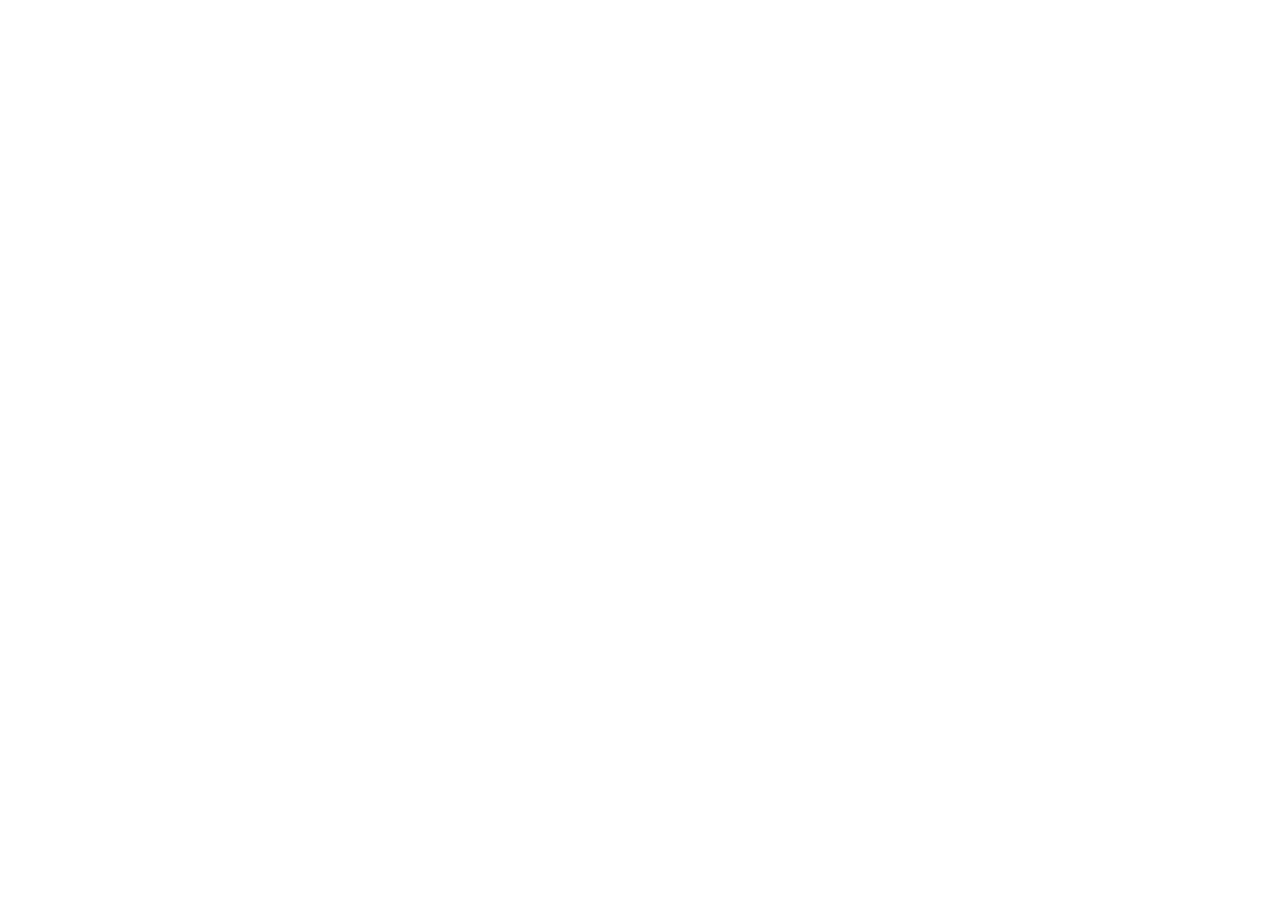
==== index.html @ 75a000c1 "Updates" ====
<!doctype html><html lang="en"><head><meta charset="utf-8"/><link rel="icon" href="/index.html/favicon.ico"/><meta name="viewport" content="width=device-width,initial-scale=1"/><meta name="theme-color" content="#000000"/><meta name="description" content="Web site created using create-react-app"/><link rel="apple-touch-icon" href="/index.html/logo192.png"/><link rel="manifest" href="/index.html/manifest.json"/><title>React App</title><link href="/index.html/static/css/main.435d5fe5.chunk.css" rel="stylesheet"></head><body><noscript>You need to enable JavaScript to run this app.</noscript><div id="root"></div><script>!function(c){function e(e){for(var t,r,n=e[0],o=e[1],u=e[2],i=0,a=[];i<n.length;i++)r=n[i],f[r]&&a.push(f[r][0]),f[r]=0;for(t in o)Object.prototype.hasOwnProperty.call(o,t)&&(c[t]=o[t]);for(d&&d(e);a.length;)a.shift()();return p.push.apply(p,u||[]),l()}function l(){for(var e,t=0;t<p.length;t++){for(var r=p[t],n=!0,o=1;o<r.length;o++){var u=r[o];0!==f[u]&&(n=!1)}n&&(p.splice(t--,1),e=s(s.s=r[0]))}return e}var r={},f={1:0},p=[];function s(e){if(r[e])return r[e].exports;var t=r[e]={i:e,l:!1,exports:{}};return c[e].call(t.exports,t,t.exports,s),t.l=!0,t.exports}s.e=function(u){var e=[],r=f[u];if(0!==r)if(r)e.push(r[2]);else{var t=new Promise(function(e,t){r=f[u]=[e,t]});e.push(r[2]=t);var n,i=document.createElement("script");i.charset="utf-8",i.timeout=120,s.nc&&i.setAttribute("nonce",s.nc),i.src=s.p+"static/js/"+({}[u]||u)+"."+{3:"a29efab2"}[u]+".chunk.js",n=function(e){i.onerror=i.onload=null,clearTimeout(a);var t=f[u];if(0!==t){if(t){var r=e&&("load"===e.type?"missing":e.type),n=e&&e.target&&e.target.src,o=new Error("Loading chunk "+u+" failed.\n("+r+": "+n+")");o.type=r,o.request=n,t[1](o)}f[u]=void 0}};var a=setTimeout(function(){n({type:"timeout",target:i})},12e4);i.onerror=i.onload=n,document.head.appendChild(i)}return Promise.all(e)},s.m=c,s.c=r,s.d=function(e,t,r){s.o(e,t)||Object.defineProperty(e,t,{enumerable:!0,get:r})},s.r=function(e){"undefined"!=typeof Symbol&&Symbol.toStringTag&&Object.defineProperty(e,Symbol.toStringTag,{value:"Module"}),Object.defineProperty(e,"__esModule",{value:!0})},s.t=function(t,e){if(1&e&&(t=s(t)),8&e)return t;if(4&e&&"object"==typeof t&&t&&t.__esModule)return t;var r=Object.create(null);if(s.r(r),Object.defineProperty(r,"default",{enumerable:!0,value:t}),2&e&&"string"!=typeof t)for(var n in t)s.d(r,n,function(e){return t[e]}.bind(null,n));return r},s.n=function(e){var t=e&&e.__esModule?function(){return e.default}:function(){return e};return s.d(t,"a",t),t},s.o=function(e,t){return Object.prototype.hasOwnProperty.call(e,t)},s.p="/index.html/",s.oe=function(e){throw console.error(e),e};var t=window.webpackJsonp=window.webpackJsonp||[],n=t.push.bind(t);t.push=e,t=t.slice();for(var o=0;o<t.length;o++)e(t[o]);var d=n;l()}([])</script><script src="/index.html/static/js/2.bbc244fd.chunk.js"></script><script src="/index.html/static/js/main.26948cee.chunk.js"></script></body></html>
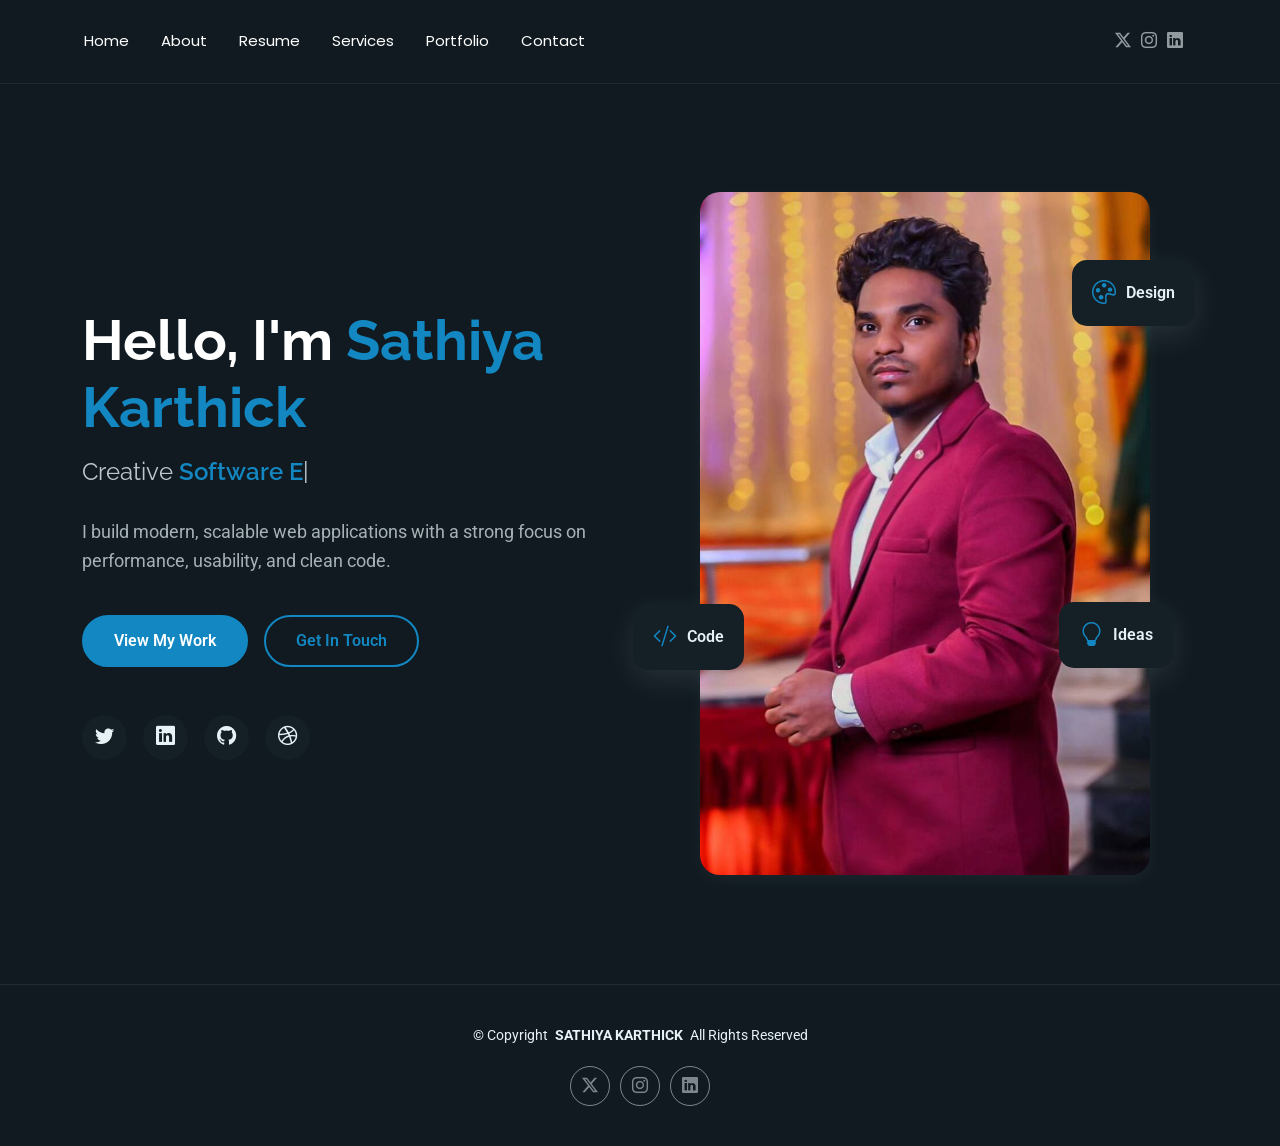
==== commit 8b2b7fe3: "first commit" ====
--- a/index.html
+++ b/index.html
@@ -1 +1,116 @@
-<!doctype html><html lang="en"><head><meta charset="utf-8"/><link rel="icon" href="/index.html/favicon.ico"/><meta name="viewport" content="width=device-width,initial-scale=1"/><meta name="theme-color" content="#000000"/><meta name="description" content="Web site created using create-react-app"/><link rel="apple-touch-icon" href="/index.html/logo192.png"/><link rel="manifest" href="/index.html/manifest.json"/><title>React App</title><link href="/index.html/static/css/main.435d5fe5.chunk.css" rel="stylesheet"></head><body><noscript>You need to enable JavaScript to run this app.</noscript><div id="root"></div><script>!function(c){function e(e){for(var t,r,n=e[0],o=e[1],u=e[2],i=0,a=[];i<n.length;i++)r=n[i],f[r]&&a.push(f[r][0]),f[r]=0;for(t in o)Object.prototype.hasOwnProperty.call(o,t)&&(c[t]=o[t]);for(d&&d(e);a.length;)a.shift()();return p.push.apply(p,u||[]),l()}function l(){for(var e,t=0;t<p.length;t++){for(var r=p[t],n=!0,o=1;o<r.length;o++){var u=r[o];0!==f[u]&&(n=!1)}n&&(p.splice(t--,1),e=s(s.s=r[0]))}return e}var r={},f={1:0},p=[];function s(e){if(r[e])return r[e].exports;var t=r[e]={i:e,l:!1,exports:{}};return c[e].call(t.exports,t,t.exports,s),t.l=!0,t.exports}s.e=function(u){var e=[],r=f[u];if(0!==r)if(r)e.push(r[2]);else{var t=new Promise(function(e,t){r=f[u]=[e,t]});e.push(r[2]=t);var n,i=document.createElement("script");i.charset="utf-8",i.timeout=120,s.nc&&i.setAttribute("nonce",s.nc),i.src=s.p+"static/js/"+({}[u]||u)+"."+{3:"a29efab2"}[u]+".chunk.js",n=function(e){i.onerror=i.onload=null,clearTimeout(a);var t=f[u];if(0!==t){if(t){var r=e&&("load"===e.type?"missing":e.type),n=e&&e.target&&e.target.src,o=new Error("Loading chunk "+u+" failed.\n("+r+": "+n+")");o.type=r,o.request=n,t[1](o)}f[u]=void 0}};var a=setTimeout(function(){n({type:"timeout",target:i})},12e4);i.onerror=i.onload=n,document.head.appendChild(i)}return Promise.all(e)},s.m=c,s.c=r,s.d=function(e,t,r){s.o(e,t)||Object.defineProperty(e,t,{enumerable:!0,get:r})},s.r=function(e){"undefined"!=typeof Symbol&&Symbol.toStringTag&&Object.defineProperty(e,Symbol.toStringTag,{value:"Module"}),Object.defineProperty(e,"__esModule",{value:!0})},s.t=function(t,e){if(1&e&&(t=s(t)),8&e)return t;if(4&e&&"object"==typeof t&&t&&t.__esModule)return t;var r=Object.create(null);if(s.r(r),Object.defineProperty(r,"default",{enumerable:!0,value:t}),2&e&&"string"!=typeof t)for(var n in t)s.d(r,n,function(e){return t[e]}.bind(null,n));return r},s.n=function(e){var t=e&&e.__esModule?function(){return e.default}:function(){return e};return s.d(t,"a",t),t},s.o=function(e,t){return Object.prototype.hasOwnProperty.call(e,t)},s.p="/index.html/",s.oe=function(e){throw console.error(e),e};var t=window.webpackJsonp=window.webpackJsonp||[],n=t.push.bind(t);t.push=e,t=t.slice();for(var o=0;o<t.length;o++)e(t[o]);var d=n;l()}([])</script><script src="/index.html/static/js/2.bbc244fd.chunk.js"></script><script src="/index.html/static/js/main.26948cee.chunk.js"></script></body></html>+<!DOCTYPE html>
+<html lang="en">
+
+<head>
+  <meta charset="utf-8">
+  <meta content="width=device-width, initial-scale=1.0" name="viewport">
+  <title></title>
+  <meta name="description" content="">
+  <meta name="keywords" content="">
+
+  <!-- Favicons -->
+  <link href="assets/img/favicon.png" rel="icon">
+  <link href="assets/img/apple-touch-icon.png" rel="apple-touch-icon">
+
+  <!-- Fonts -->
+  <link href="https://fonts.googleapis.com" rel="preconnect">
+  <link href="https://fonts.gstatic.com" rel="preconnect" crossorigin>
+  <link href="https://fonts.googleapis.com/css2?family=Roboto:ital,wght@0,100;0,300;0,400;0,500;0,700;0,900;1,100;1,300;1,400;1,500;1,700;1,900&family=Poppins:ital,wght@0,100;0,200;0,300;0,400;0,500;0,600;0,700;0,800;0,900;1,100;1,200;1,300;1,400;1,500;1,600;1,700;1,800;1,900&family=Raleway:ital,wght@0,100;0,200;0,300;0,400;0,500;0,600;0,700;0,800;0,900;1,100;1,200;1,300;1,400;1,500;1,600;1,700;1,800;1,900&display=swap" rel="stylesheet">
+
+  <!-- Vendor CSS Files -->
+  <link href="assets/vendor/bootstrap/css/bootstrap.min.css" rel="stylesheet">
+  <link href="assets/vendor/bootstrap-icons/bootstrap-icons.css" rel="stylesheet">
+  <link href="assets/vendor/aos/aos.css" rel="stylesheet">
+  <link href="assets/vendor/swiper/swiper-bundle.min.css" rel="stylesheet">
+  <link href="assets/vendor/glightbox/css/glightbox.min.css" rel="stylesheet">
+
+  <!-- Main CSS File -->
+  <link href="assets/css/main.css" rel="stylesheet">
+</head>
+
+<body class="index-page">
+
+  <!-- Header Including -->
+  <div id="header-placeholder"></div>
+
+  <main class="main">
+
+    <!-- Hero Section -->
+    <section id="hero" class="hero section">
+
+      <div class="container" data-aos="fade-up" data-aos-delay="100">
+
+        <div class="row gy-4 align-items-center">
+          <div class="col-lg-6 order-2 order-lg-1">
+            <div class="hero-content">
+              <h1 data-aos="fade-up" data-aos-delay="200">Hello, I'm <span class="highlight">Sathiya Karthick</span></h1>
+              <h2 data-aos="fade-up" data-aos-delay="300">Creative <span class="typed" data-typed-items="Software Engineer, Web Developer , UI/UX Designer"></span></h2>
+              <p data-aos="fade-up" data-aos-delay="400">I build modern, scalable web applications with a strong focus on performance, usability, and clean code.</p>
+              <div class="hero-actions" data-aos="fade-up" data-aos-delay="500">
+                <a href="portfolio.html" class="btn btn-primary">View My Work</a>
+                <a href="contact.html" class="btn btn-outline">Get In Touch</a>
+              </div>
+              <div class="social-links" data-aos="fade-up" data-aos-delay="600">
+                <a href="#"><i class="bi bi-twitter"></i></a>
+                <a href="#"><i class="bi bi-linkedin"></i></a>
+                <a href="#"><i class="bi bi-github"></i></a>
+                <a href="#"><i class="bi bi-dribbble"></i></a>
+              </div>
+            </div>
+          </div>
+          <div class="col-lg-6 order-1 order-lg-2">
+            <div class="hero-image" data-aos="zoom-in" data-aos-delay="300">
+              <div class="image-wrapper">
+                <img src="assets/img/profile/profile_img_crop.jpg" alt="Sarah Mitchell" class="img-fluid">
+                <div class="floating-elements">
+                  <div class="floating-card design" data-aos="fade-left" data-aos-delay="700">
+                    <i class="bi bi-palette"></i>
+                    <span>Design</span>
+                  </div>
+                  <div class="floating-card code" data-aos="fade-right" data-aos-delay="800">
+                    <i class="bi bi-code-slash"></i>
+                    <span>Code</span>
+                  </div>
+                  <div class="floating-card creativity" data-aos="fade-up" data-aos-delay="900">
+                    <i class="bi bi-lightbulb"></i>
+                    <span>Ideas</span>
+                  </div>
+                </div>
+              </div>
+            </div>
+          </div>
+        </div>
+
+      </div>
+
+    </section><!-- /Hero Section -->
+
+  </main>
+
+  <!-- Footer Including -->
+  <div id="footer-placeholder"></div>
+
+  <!-- Scroll Top -->
+  <a href="#" id="scroll-top" class="scroll-top d-flex align-items-center justify-content-center"><i class="bi bi-arrow-up-short"></i></a>
+
+  <!-- Preloader -->
+  <div id="preloader"></div>
+
+  <script src="assets/vendor/bootstrap/js/bootstrap.bundle.min.js"></script>
+  <script src="assets/vendor/php-email-form/validate.js"></script>
+  <script src="assets/vendor/aos/aos.js"></script>
+  <script src="assets/vendor/typed.js/typed.umd.js"></script>
+  <script src="assets/vendor/waypoints/noframework.waypoints.js"></script>
+  <script src="assets/vendor/purecounter/purecounter_vanilla.js"></script>
+  <script src="assets/vendor/swiper/swiper-bundle.min.js"></script>
+  <script src="assets/vendor/imagesloaded/imagesloaded.pkgd.min.js"></script>
+  <script src="assets/vendor/isotope-layout/isotope.pkgd.min.js"></script>
+  <script src="assets/vendor/glightbox/js/glightbox.min.js"></script>
+  <script src="https://code.jquery.com/jquery-3.6.0.min.js"></script>
+
+  <script src="assets/js/main.js"></script>
+  <script src="assets/js/include.js"></script>
+
+</body>
+
+</html>
--- a/assets/css/main.css
+++ b/assets/css/main.css
@@ -0,0 +1,2870 @@
+/**
+* Template Name: FolioOne
+* Template URL: https://bootstrapmade.com/folioone-bootstrap-portfolio-website-template/
+* Updated: Aug 23 2025 with Bootstrap v5.3.7
+* Author: BootstrapMade.com
+* License: https://bootstrapmade.com/license/
+*/
+
+/*--------------------------------------------------------------
+# Font & Color Variables
+# Help: https://bootstrapmade.com/color-system/
+--------------------------------------------------------------*/
+/* Fonts */
+:root {
+  --default-font: "Roboto",  system-ui, -apple-system, "Segoe UI", Roboto, "Helvetica Neue", Arial, "Noto Sans", "Liberation Sans", sans-serif, "Apple Color Emoji", "Segoe UI Emoji", "Segoe UI Symbol", "Noto Color Emoji";
+  --heading-font: "Raleway",  sans-serif;
+  --nav-font: "Poppins",  sans-serif;
+}
+
+/* Global Colors - The following color variables are used throughout the website. Updating them here will change the color scheme of the entire website */
+:root { 
+  --background-color: #101a20; /* Background color for the entire website, including individual sections */
+  --default-color: #e7f2f7; /* Default color used for the majority of the text content across the entire website */
+  --heading-color: #ffffff; /* Color for headings, subheadings and title throughout the website */
+  --accent-color: #1387c1; /* Accent color that represents your brand on the website. It's used for buttons, links, and other elements that need to stand out */
+  --surface-color: #141f26; /* The surface color is used as a background of boxed elements within sections, such as cards, icon boxes, or other elements that require a visual separation from the global background. */
+  --contrast-color: #ffffff; /* Contrast color for text, ensuring readability against backgrounds of accent, heading, or default colors. */
+}
+
+/* Nav Menu Colors - The following color variables are used specifically for the navigation menu. They are separate from the global colors to allow for more customization options */
+:root {
+  --nav-color: #ffffff;  /* The default color of the main navmenu links */
+  --nav-hover-color: #1387c1; /* Applied to main navmenu links when they are hovered over or active */
+  --nav-mobile-background-color: #213642; /* Used as the background color for mobile navigation menu */
+  --nav-dropdown-background-color: #051117; /* Used as the background color for dropdown items that appear when hovering over primary navigation items */
+  --nav-dropdown-color: #e7f2f7; /* Used for navigation links of the dropdown items in the navigation menu. */
+  --nav-dropdown-hover-color: #1387c1; /* Similar to --nav-hover-color, this color is applied to dropdown navigation links when they are hovered over. */
+}
+
+/* Color Presets - These classes override global colors when applied to any section or element, providing reuse of the sam color scheme. */
+
+.light-background {
+  --background-color: #142027;
+  --surface-color: #325264;
+}
+
+.dark-background {
+  --background-color: #0b1419;
+  --default-color: #ffffff;
+  --heading-color: #ffffff;
+  --surface-color: #252525;
+  --contrast-color: #ffffff;
+}
+
+/* Smooth scroll */
+:root {
+  scroll-behavior: smooth;
+}
+
+/*--------------------------------------------------------------
+# General Styling & Shared Classes
+--------------------------------------------------------------*/
+body {
+  color: var(--default-color);
+  background-color: var(--background-color);
+  font-family: var(--default-font);
+}
+
+a {
+  color: var(--accent-color);
+  text-decoration: none;
+  transition: 0.3s;
+}
+
+a:hover {
+  color: color-mix(in srgb, var(--accent-color), transparent 25%);
+  text-decoration: none;
+}
+
+h1,
+h2,
+h3,
+h4,
+h5,
+h6 {
+  color: var(--heading-color);
+  font-family: var(--heading-font);
+}
+
+/* PHP Email Form Messages
+------------------------------*/
+.php-email-form .error-message {
+  display: none;
+  background: #df1529;
+  color: #ffffff;
+  text-align: left;
+  padding: 15px;
+  margin-bottom: 24px;
+  font-weight: 600;
+}
+
+.php-email-form .sent-message {
+  display: none;
+  color: #ffffff;
+  background: #059652;
+  text-align: center;
+  padding: 15px;
+  margin-bottom: 24px;
+  font-weight: 600;
+}
+
+.php-email-form .loading {
+  display: none;
+  background: var(--surface-color);
+  text-align: center;
+  padding: 15px;
+  margin-bottom: 24px;
+}
+
+.php-email-form .loading:before {
+  content: "";
+  display: inline-block;
+  border-radius: 50%;
+  width: 24px;
+  height: 24px;
+  margin: 0 10px -6px 0;
+  border: 3px solid var(--accent-color);
+  border-top-color: var(--surface-color);
+  animation: php-email-form-loading 1s linear infinite;
+}
+
+@keyframes php-email-form-loading {
+  0% {
+    transform: rotate(0deg);
+  }
+
+  100% {
+    transform: rotate(360deg);
+  }
+}
+
+/*--------------------------------------------------------------
+# Global Header
+--------------------------------------------------------------*/
+.header {
+  --background-color: rgba(255, 255, 255, 0);
+  color: var(--default-color);
+  background-color: var(--background-color);
+  padding: 15px 0;
+  transition: all 0.5s;
+  z-index: 997;
+  border-bottom: 1px solid color-mix(in srgb, var(--default-color), transparent 92%);
+}
+
+.header .logo {
+  line-height: 1;
+}
+
+.header .logo img {
+  max-height: 36px;
+  margin-right: 8px;
+}
+
+.header .logo h1 {
+  font-size: 32px;
+  margin: 0;
+  font-weight: 400;
+  color: var(--heading-color);
+}
+
+.header .header-social-links {
+  padding-right: 15px;
+}
+
+.header .header-social-links a {
+  color: color-mix(in srgb, var(--default-color), transparent 40%);
+  padding-left: 6px;
+  display: inline-block;
+  transition: 0.3s;
+  font-size: 16px;
+}
+
+.header .header-social-links a:hover {
+  color: var(--default-color);
+}
+
+.header .header-social-links a i {
+  line-height: 0px;
+}
+
+@media (max-width: 1200px) {
+  .header .logo {
+    order: 1;
+  }
+
+  .header .header-social-links {
+    order: 2;
+  }
+
+  .header .navmenu {
+    order: 3;
+  }
+}
+
+/* Global Header on Scroll
+------------------------------*/
+.scrolled .header {
+  --background-color: rgba(16, 26, 32, 0.9);
+}
+
+/*--------------------------------------------------------------
+# Navigation Menu
+--------------------------------------------------------------*/
+/* Desktop Navigation */
+@media (min-width: 1200px) {
+  .navmenu {
+    padding: 0;
+  }
+
+  .navmenu ul {
+    margin: 0;
+    padding: 0;
+    display: flex;
+    list-style: none;
+    align-items: center;
+  }
+
+  .navmenu li {
+    position: relative;
+  }
+
+  .navmenu>ul>li {
+    white-space: nowrap;
+    padding: 15px 28px 15px 0;
+  }
+
+  .navmenu>ul>li:last-child {
+    padding-right: 0;
+  }
+
+  .navmenu a,
+  .navmenu a:focus {
+    color: var(--nav-color);
+    font-size: 15px;
+    padding: 0 2px;
+    font-family: var(--nav-font);
+    font-weight: 400;
+    display: flex;
+    align-items: center;
+    justify-content: space-between;
+    white-space: nowrap;
+    transition: 0.3s;
+    position: relative;
+  }
+
+  .navmenu a i,
+  .navmenu a:focus i {
+    font-size: 12px;
+    line-height: 0;
+    margin-left: 5px;
+    transition: 0.3s;
+  }
+
+  .navmenu>ul>li>a:before {
+    content: "";
+    position: absolute;
+    height: 2px;
+    bottom: -6px;
+    left: 0;
+    background-color: var(--nav-hover-color);
+    visibility: hidden;
+    width: 0px;
+    transition: all 0.3s ease-in-out 0s;
+  }
+
+  .navmenu a:hover:before,
+  .navmenu li:hover>a:before,
+  .navmenu .active:before {
+    visibility: visible;
+    width: 25px;
+  }
+
+  .navmenu li:hover>a,
+  .navmenu .active,
+  .navmenu .active:focus {
+    color: var(--nav-hover-color);
+  }
+
+  .navmenu .dropdown ul {
+    margin: 0;
+    padding: 10px 0;
+    background: var(--nav-dropdown-background-color);
+    display: block;
+    position: absolute;
+    visibility: hidden;
+    left: -5px;
+    top: 130%;
+    opacity: 0;
+    transition: 0.3s;
+    border-radius: 4px;
+    z-index: 99;
+    box-shadow: 0px 0px 30px rgba(0, 0, 0, 0.1);
+  }
+
+  .navmenu .dropdown ul li {
+    min-width: 200px;
+  }
+
+  .navmenu .dropdown ul a {
+    padding: 10px 20px;
+    font-size: 15px;
+    text-transform: none;
+    color: var(--nav-dropdown-color);
+  }
+
+  .navmenu .dropdown ul a i {
+    font-size: 12px;
+  }
+
+  .navmenu .dropdown ul a:hover,
+  .navmenu .dropdown ul .active:hover,
+  .navmenu .dropdown ul li:hover>a {
+    color: var(--nav-dropdown-hover-color);
+  }
+
+  .navmenu .dropdown:hover>ul {
+    opacity: 1;
+    top: 100%;
+    visibility: visible;
+  }
+
+  .navmenu .dropdown .dropdown ul {
+    top: 0;
+    left: -90%;
+    visibility: hidden;
+  }
+
+  .navmenu .dropdown .dropdown:hover>ul {
+    opacity: 1;
+    top: 0;
+    left: -100%;
+    visibility: visible;
+  }
+}
+
+/* Mobile Navigation */
+@media (max-width: 1199px) {
+  .mobile-nav-toggle {
+    color: var(--nav-color);
+    font-size: 28px;
+    line-height: 0;
+    margin-right: 10px;
+    cursor: pointer;
+    transition: color 0.3s;
+  }
+
+  .navmenu {
+    padding: 0;
+    z-index: 9997;
+  }
+
+  .navmenu ul {
+    display: none;
+    list-style: none;
+    position: absolute;
+    inset: 60px 20px 20px 20px;
+    padding: 10px 0;
+    margin: 0;
+    border-radius: 6px;
+    background-color: var(--nav-mobile-background-color);
+    border: 1px solid color-mix(in srgb, var(--default-color), transparent 90%);
+    box-shadow: none;
+    overflow-y: auto;
+    transition: 0.3s;
+    z-index: 9998;
+  }
+
+  .navmenu a,
+  .navmenu a:focus {
+    color: var(--nav-dropdown-color);
+    padding: 10px 20px;
+    font-family: var(--nav-font);
+    font-size: 17px;
+    font-weight: 500;
+    display: flex;
+    align-items: center;
+    justify-content: space-between;
+    white-space: nowrap;
+    transition: 0.3s;
+  }
+
+  .navmenu a i,
+  .navmenu a:focus i {
+    font-size: 12px;
+    line-height: 0;
+    margin-left: 5px;
+    width: 30px;
+    height: 30px;
+    display: flex;
+    align-items: center;
+    justify-content: center;
+    border-radius: 50%;
+    transition: 0.3s;
+    background-color: color-mix(in srgb, var(--accent-color), transparent 90%);
+  }
+
+  .navmenu a i:hover,
+  .navmenu a:focus i:hover {
+    background-color: var(--accent-color);
+    color: var(--contrast-color);
+  }
+
+  .navmenu a:hover,
+  .navmenu .active,
+  .navmenu .active:focus {
+    color: var(--nav-dropdown-hover-color);
+  }
+
+  .navmenu .active i,
+  .navmenu .active:focus i {
+    background-color: var(--accent-color);
+    color: var(--contrast-color);
+    transform: rotate(180deg);
+  }
+
+  .navmenu .dropdown ul {
+    position: static;
+    display: none;
+    z-index: 99;
+    padding: 10px 0;
+    margin: 10px 20px;
+    background-color: var(--nav-dropdown-background-color);
+    transition: all 0.5s ease-in-out;
+  }
+
+  .navmenu .dropdown ul ul {
+    background-color: rgba(33, 37, 41, 0.1);
+  }
+
+  .navmenu .dropdown>.dropdown-active {
+    display: block;
+    background-color: rgba(33, 37, 41, 0.03);
+  }
+
+  .mobile-nav-active {
+    overflow: hidden;
+  }
+
+  .mobile-nav-active .mobile-nav-toggle {
+    color: #fff;
+    position: absolute;
+    font-size: 32px;
+    top: 15px;
+    right: 15px;
+    margin-right: 0;
+    z-index: 9999;
+  }
+
+  .mobile-nav-active .navmenu {
+    position: fixed;
+    overflow: hidden;
+    inset: 0;
+    background: rgba(33, 37, 41, 0.8);
+    transition: 0.3s;
+  }
+
+  .mobile-nav-active .navmenu>ul {
+    display: block;
+  }
+}
+
+/*--------------------------------------------------------------
+# Global Footer
+--------------------------------------------------------------*/
+.footer {
+  color: var(--default-color);
+  background-color: var(--background-color);
+  font-size: 14px;
+  padding: 40px 0;
+  position: relative;
+  border-top: 1px solid color-mix(in srgb, var(--default-color), transparent 92%);
+}
+
+.footer .copyright p {
+  margin-bottom: 0;
+}
+
+.footer .social-links {
+  margin-top: 20px;
+}
+
+.footer .social-links a {
+  display: flex;
+  align-items: center;
+  justify-content: center;
+  width: 40px;
+  height: 40px;
+  border-radius: 50%;
+  border: 1px solid color-mix(in srgb, var(--default-color), transparent 50%);
+  font-size: 16px;
+  color: color-mix(in srgb, var(--default-color), transparent 50%);
+  margin: 0 5px;
+  transition: 0.3s;
+}
+
+.footer .social-links a:hover {
+  color: var(--accent-color);
+  border-color: var(--accent-color);
+}
+
+.footer .credits {
+  margin-top: 10px;
+  font-size: 13px;
+  text-align: center;
+}
+
+/*--------------------------------------------------------------
+# Preloader
+--------------------------------------------------------------*/
+#preloader {
+  position: fixed;
+  inset: 0;
+  z-index: 9999;
+  overflow: hidden;
+  background-color: var(--background-color);
+  transition: all 0.6s ease-out;
+  width: 100%;
+  height: 100vh;
+}
+
+#preloader:before,
+#preloader:after {
+  content: "";
+  position: absolute;
+  border: 4px solid var(--accent-color);
+  border-radius: 50%;
+  animation: animate-preloader 2s cubic-bezier(0, 0.2, 0.8, 1) infinite;
+}
+
+#preloader:after {
+  animation-delay: -0.5s;
+}
+
+@keyframes animate-preloader {
+  0% {
+    width: 10px;
+    height: 10px;
+    top: calc(50% - 5px);
+    left: calc(50% - 5px);
+    opacity: 1;
+  }
+
+  100% {
+    width: 72px;
+    height: 72px;
+    top: calc(50% - 36px);
+    left: calc(50% - 36px);
+    opacity: 0;
+  }
+}
+
+/*--------------------------------------------------------------
+# Scroll Top Button
+--------------------------------------------------------------*/
+.scroll-top {
+  position: fixed;
+  visibility: hidden;
+  opacity: 0;
+  right: 15px;
+  bottom: -15px;
+  z-index: 99999;
+  background-color: var(--accent-color);
+  width: 44px;
+  height: 44px;
+  border-radius: 50px;
+  transition: all 0.4s;
+}
+
+.scroll-top i {
+  font-size: 24px;
+  color: var(--contrast-color);
+  line-height: 0;
+}
+
+.scroll-top:hover {
+  background-color: color-mix(in srgb, var(--accent-color), transparent 20%);
+  color: var(--contrast-color);
+}
+
+.scroll-top.active {
+  visibility: visible;
+  opacity: 1;
+  bottom: 15px;
+}
+
+/*--------------------------------------------------------------
+# Disable aos animation delay on mobile devices
+--------------------------------------------------------------*/
+@media screen and (max-width: 768px) {
+  [data-aos-delay] {
+    transition-delay: 0 !important;
+  }
+}
+
+/*--------------------------------------------------------------
+# Global Page Titles & Breadcrumbs
+--------------------------------------------------------------*/
+.page-title {
+  color: var(--default-color);
+  background-color: var(--background-color);
+  position: relative;
+}
+
+.page-title .heading {
+  padding: 80px 0;
+  border-top: 1px solid color-mix(in srgb, var(--default-color), transparent 90%);
+}
+
+.page-title .heading h1 {
+  font-size: 38px;
+  font-weight: 700;
+}
+
+.page-title nav {
+  background-color: color-mix(in srgb, var(--default-color), transparent 96%);
+  padding: 20px 0;
+}
+
+.page-title nav ol {
+  display: flex;
+  flex-wrap: wrap;
+  list-style: none;
+  padding: 0;
+  margin: 0;
+  font-size: 16px;
+  font-weight: 400;
+}
+
+.page-title nav ol li+li {
+  padding-left: 10px;
+}
+
+.page-title nav ol li+li::before {
+  content: "/";
+  display: inline-block;
+  padding-right: 10px;
+  color: color-mix(in srgb, var(--default-color), transparent 70%);
+}
+
+/*--------------------------------------------------------------
+# Global Sections
+--------------------------------------------------------------*/
+section,
+.section {
+  color: var(--default-color);
+  background-color: var(--background-color);
+  padding: 60px 0;
+  scroll-margin-top: 100px;
+  overflow: clip;
+}
+
+@media (max-width: 1199px) {
+
+  section,
+  .section {
+    scroll-margin-top: 66px;
+  }
+}
+
+/*--------------------------------------------------------------
+# Global Section Titles
+--------------------------------------------------------------*/
+.section-title {
+  text-align: center;
+  padding-bottom: 60px;
+  position: relative;
+}
+
+.section-title h2 {
+  font-size: 3.5rem;
+  font-weight: 400;
+  line-height: 1.2;
+  color: var(--heading-color);
+  margin-bottom: 1.5rem;
+  letter-spacing: -1px;
+}
+
+@media (max-width: 768px) {
+  .section-title h2 {
+    font-size: 2.5rem;
+  }
+}
+
+.section-title p {
+  font-size: 1.125rem;
+  line-height: 1.8;
+  color: color-mix(in srgb, var(--default-color), transparent 25%);
+  max-width: 900px;
+  margin: 0 auto;
+  text-wrap: balance;
+}
+
+/*--------------------------------------------------------------
+# Hero Section
+--------------------------------------------------------------*/
+.hero {
+  padding: 80px 0;
+  min-height: 100vh;
+  display: flex;
+  align-items: center;
+}
+
+.hero .hero-content h1 {
+  font-size: 3.5rem;
+  font-weight: 700;
+  margin-bottom: 1rem;
+  line-height: 1.2;
+}
+
+.hero .hero-content h1 .highlight {
+  color: var(--accent-color);
+  position: relative;
+}
+
+.hero .hero-content h1 .highlight::after {
+  content: "";
+  position: absolute;
+  bottom: 0;
+  left: 0;
+  width: 100%;
+  height: 3px;
+  background: linear-gradient(90deg, var(--accent-color), color-mix(in srgb, var(--accent-color), transparent 50%));
+  border-radius: 2px;
+}
+
+@media (max-width: 768px) {
+  .hero .hero-content h1 {
+    font-size: 2.5rem;
+  }
+}
+
+.hero .hero-content h2 {
+  font-size: 1.5rem;
+  font-weight: 400;
+  margin-bottom: 2rem;
+  color: color-mix(in srgb, var(--default-color), transparent 20%);
+}
+
+.hero .hero-content h2 .typed {
+  color: var(--accent-color);
+  font-weight: 600;
+}
+
+@media (max-width: 768px) {
+  .hero .hero-content h2 {
+    font-size: 1.25rem;
+  }
+}
+
+.hero .hero-content p {
+  font-size: 1.1rem;
+  line-height: 1.6;
+  margin-bottom: 2.5rem;
+  color: color-mix(in srgb, var(--default-color), transparent 30%);
+}
+
+.hero .hero-actions {
+  display: flex;
+  gap: 1rem;
+  margin-bottom: 3rem;
+}
+
+.hero .hero-actions .btn {
+  padding: 12px 30px;
+  border-radius: 50px;
+  font-weight: 600;
+  text-decoration: none;
+  transition: all 0.3s ease;
+  border: 2px solid;
+}
+
+.hero .hero-actions .btn.btn-primary {
+  background: var(--accent-color);
+  color: var(--contrast-color);
+  border-color: var(--accent-color);
+}
+
+.hero .hero-actions .btn.btn-primary:hover {
+  background: color-mix(in srgb, var(--accent-color), black 15%);
+  border-color: color-mix(in srgb, var(--accent-color), black 15%);
+  transform: translateY(-2px);
+}
+
+.hero .hero-actions .btn.btn-outline {
+  background: transparent;
+  color: var(--accent-color);
+  border-color: var(--accent-color);
+}
+
+.hero .hero-actions .btn.btn-outline:hover {
+  transform: translateY(-2px);
+}
+
+@media (max-width: 576px) {
+  .hero .hero-actions {
+    flex-direction: column;
+  }
+
+  .hero .hero-actions .btn {
+    text-align: center;
+  }
+}
+
+.hero .social-links {
+  display: flex;
+  gap: 1rem;
+}
+
+.hero .social-links a {
+  width: 45px;
+  height: 45px;
+  background: var(--surface-color);
+  border-radius: 50%;
+  display: flex;
+  align-items: center;
+  justify-content: center;
+  color: var(--default-color);
+  font-size: 1.2rem;
+  transition: all 0.3s ease;
+}
+
+.hero .social-links a:hover {
+  background: var(--accent-color);
+  color: var(--contrast-color);
+  transform: translateY(-3px);
+  box-shadow: 0 8px 25px color-mix(in srgb, var(--accent-color), transparent 70%);
+}
+
+.hero .hero-image {
+  position: relative;
+}
+
+.hero .hero-image .image-wrapper {
+  position: relative;
+  max-width: 450px;
+  margin: 0 auto;
+}
+
+.hero .hero-image .image-wrapper img {
+  border-radius: 20px;
+  box-shadow: 0 5px 15px color-mix(in srgb, var(--default-color), transparent 95%);
+  transition: transform 0.3s ease;
+}
+
+.hero .hero-image .image-wrapper img:hover {
+  transform: scale(1.02);
+}
+
+.hero .hero-image .floating-elements {
+  position: absolute;
+  top: 0;
+  left: 0;
+  right: 0;
+  bottom: 0;
+  pointer-events: none;
+}
+
+.hero .hero-image .floating-elements .floating-card {
+  position: absolute;
+  background: var(--surface-color);
+  padding: 15px 20px;
+  border-radius: 15px;
+  box-shadow: 0 10px 30px color-mix(in srgb, var(--default-color), transparent 90%);
+  display: flex;
+  align-items: center;
+  gap: 10px;
+  font-weight: 600;
+  animation: float 3s ease-in-out infinite;
+}
+
+.hero .hero-image .floating-elements .floating-card i {
+  font-size: 1.5rem;
+  color: var(--accent-color);
+}
+
+.hero .hero-image .floating-elements .floating-card.design {
+  top: 10%;
+  right: -10%;
+  animation-delay: 0s;
+}
+
+.hero .hero-image .floating-elements .floating-card.code {
+  bottom: 30%;
+  left: -15%;
+  animation-delay: 1s;
+}
+
+.hero .hero-image .floating-elements .floating-card.creativity {
+  top: 60%;
+  right: -5%;
+  animation-delay: 2s;
+}
+
+@media (max-width: 992px) {
+  .hero .hero-image .floating-elements .floating-card {
+    display: none;
+  }
+}
+
+@keyframes float {
+
+  0%,
+  100% {
+    transform: translateY(0px);
+  }
+
+  50% {
+    transform: translateY(-10px);
+  }
+}
+
+@media (max-width: 992px) {
+  .hero .hero-content {
+    text-align: center;
+    margin-bottom: 3rem;
+  }
+}
+
+/*--------------------------------------------------------------
+# About Section
+--------------------------------------------------------------*/
+.about .intro-content .eyebrow {
+  display: inline-block;
+  letter-spacing: 0.12em;
+  text-transform: uppercase;
+  font-size: 12px;
+  color: color-mix(in srgb, var(--default-color), transparent 40%);
+  margin-bottom: 16px;
+}
+
+.about .intro-content .headline {
+  font-family: var(--heading-font);
+  font-weight: 300;
+  line-height: 1.2;
+  font-size: clamp(28px, 4vw, 44px);
+  margin: 0 0 24px 0;
+}
+
+.about .intro-content .lead {
+  font-size: 18px;
+  line-height: 1.8;
+  color: color-mix(in srgb, var(--default-color), transparent 10%);
+  margin-bottom: 24px;
+}
+
+.about .intro-content p {
+  line-height: 1.8;
+  margin-bottom: 24px;
+  color: color-mix(in srgb, var(--default-color), transparent 5%);
+}
+
+.about .intro-content .cta-group {
+  display: flex;
+  gap: 24px;
+  align-items: center;
+  margin-top: 24px;
+}
+
+.about .intro-content .cta-group .btn-ghost {
+  display: inline-flex;
+  align-items: center;
+  gap: 8px;
+  padding: 12px 18px;
+  border-radius: 6px;
+  color: var(--accent-color);
+  background: color-mix(in srgb, var(--accent-color), transparent 92%);
+  border: 1px solid color-mix(in srgb, var(--accent-color), transparent 70%);
+  transition: 0.3s ease-in-out;
+}
+
+.about .intro-content .cta-group .btn-ghost:hover,
+.about .intro-content .cta-group .btn-ghost:focus {
+  color: var(--contrast-color);
+  background: var(--accent-color);
+  border-color: var(--accent-color);
+  outline: none;
+  box-shadow: 0 0 0 3px color-mix(in srgb, var(--accent-color), transparent 70%);
+}
+
+.about .intro-content .cta-group .link-underline {
+  display: inline-flex;
+  align-items: center;
+  gap: 8px;
+  position: relative;
+  color: var(--accent-color);
+  padding-bottom: 4px;
+  transition: 0.3s ease-in-out;
+}
+
+.about .intro-content .cta-group .link-underline::after {
+  content: "";
+  position: absolute;
+  left: 0;
+  right: 0;
+  bottom: 0;
+  height: 1px;
+  background: color-mix(in srgb, var(--accent-color), transparent 40%);
+  transform: scaleX(0.4);
+  transform-origin: left;
+  transition: 0.3s ease-in-out;
+}
+
+.about .intro-content .cta-group .link-underline:hover,
+.about .intro-content .cta-group .link-underline:focus {
+  color: color-mix(in srgb, var(--accent-color), transparent 10%);
+  outline: none;
+}
+
+.about .intro-content .cta-group .link-underline:hover::after,
+.about .intro-content .cta-group .link-underline:focus::after {
+  transform: scaleX(1);
+}
+
+.about .profile-figure {
+  margin: 0;
+}
+
+.about .profile-figure .profile-photo {
+  width: 88%;
+  max-width: 440px;
+  border-radius: 18px;
+  box-shadow: 0 10px 30px color-mix(in srgb, var(--default-color), transparent 92%);
+  transform: translateY(0);
+  transition: transform 0.3s ease-in-out;
+}
+
+.about .profile-figure .profile-caption {
+  margin-top: 24px;
+  display: flex;
+  align-items: center;
+  justify-content: center;
+}
+
+.about .profile-figure .profile-caption .meta {
+  font-size: 14px;
+  color: color-mix(in srgb, var(--default-color), transparent 20%);
+}
+
+.about .profile-figure .profile-caption .meta .funfact {
+  font-size: 13px;
+  margin-top: 4px;
+  color: color-mix(in srgb, var(--default-color), transparent 35%);
+}
+
+.about .profile-figure:hover .profile-photo {
+  transform: translateY(-4px);
+}
+
+.about .skill-item {
+  padding: 24px;
+  border-radius: 6px;
+  transition: 0.3s ease-in-out;
+  background: color-mix(in srgb, var(--surface-color), var(--accent-color) 2%);
+  border: 1px solid color-mix(in srgb, var(--default-color), transparent 88%);
+  height: 100%;
+}
+
+.about .skill-item i {
+  font-size: 24px;
+  color: var(--accent-color);
+  margin-bottom: 16px;
+  display: inline-block;
+}
+
+.about .skill-item h3 {
+  font-size: 16px;
+  margin-bottom: 6px;
+  font-weight: 500;
+}
+
+.about .skill-item p {
+  margin: 0;
+  font-size: 14px;
+  color: color-mix(in srgb, var(--default-color), transparent 25%);
+}
+
+.about .skill-item:hover {
+  transform: translateY(-3px);
+  border-color: color-mix(in srgb, var(--accent-color), transparent 60%);
+  box-shadow: 0 10px 30px color-mix(in srgb, var(--default-color), transparent 92%);
+}
+
+.about .timeline-item {
+  position: relative;
+  padding-left: 26px;
+}
+
+.about .timeline-item time {
+  display: inline-block;
+  font-size: 12px;
+  letter-spacing: 0.08em;
+  text-transform: uppercase;
+  color: color-mix(in srgb, var(--default-color), transparent 45%);
+  margin-bottom: 6px;
+}
+
+.about .timeline-item h4 {
+  font-size: 18px;
+  font-weight: 400;
+  margin: 0 0 6px;
+}
+
+.about .timeline-item p {
+  font-size: 14px;
+  color: color-mix(in srgb, var(--default-color), transparent 25%);
+  margin: 0;
+}
+
+.about .timeline-item .dot {
+  position: absolute;
+  left: 0;
+  top: 4px;
+  width: 10px;
+  height: 10px;
+  border-radius: 50%;
+  background: var(--accent-color);
+  box-shadow: 0 0 0 6px color-mix(in srgb, var(--accent-color), transparent 80%);
+}
+
+.about .personal-quote {
+  padding: 24px 0;
+}
+
+.about .personal-quote p {
+  font-family: var(--heading-font);
+  font-weight: 300;
+  font-size: clamp(20px, 3vw, 28px);
+  line-height: 1.5;
+  color: color-mix(in srgb, var(--default-color), transparent 5%);
+  margin: 0 auto;
+  max-width: 800px;
+}
+
+.about .fact-pill {
+  display: flex;
+  align-items: center;
+  justify-content: center;
+  gap: 10px;
+  padding: 10px 14px;
+  border-radius: 999px;
+  border: 1px solid color-mix(in srgb, var(--default-color), transparent 85%);
+  background: var(--surface-color);
+  color: color-mix(in srgb, var(--default-color), transparent 10%);
+  transition: 0.3s ease-in-out;
+}
+
+.about .fact-pill i {
+  color: var(--accent-color);
+}
+
+.about .fact-pill span {
+  font-size: 14px;
+}
+
+.about .fact-pill:hover {
+  transform: translateY(-2px);
+  border-color: color-mix(in srgb, var(--accent-color), transparent 60%);
+  box-shadow: 0 10px 30px color-mix(in srgb, var(--default-color), transparent 92%);
+}
+
+.about .fact-pill:focus-within {
+  box-shadow: 0 0 0 3px color-mix(in srgb, var(--accent-color), transparent 70%);
+}
+
+@media (max-width: 992px) {
+  .about .profile-figure {
+    text-align: center !important;
+  }
+
+  .about .profile-figure .profile-photo {
+    width: 72%;
+  }
+
+  .about .intro-content .cta-group {
+    flex-wrap: wrap;
+  }
+}
+
+@media (max-width: 576px) {
+  .about .profile-figure .profile-photo {
+    width: 100%;
+  }
+}
+
+/*--------------------------------------------------------------
+# Skills Section
+--------------------------------------------------------------*/
+.skills .skill-box {
+  background-color: var(--surface-color);
+  padding: 2rem;
+  border-radius: 8px;
+  box-shadow: 0 0 20px rgba(0, 0, 0, 0.05);
+}
+
+.skills .skill-box h3 {
+  font-size: 1.2rem;
+  margin-bottom: 1rem;
+  font-weight: 600;
+}
+
+.skills .skill-box p {
+  font-size: 0.9rem;
+  margin-bottom: 0.8rem;
+  opacity: 0.6;
+}
+
+.skills .skill-box .progress {
+  background-color: color-mix(in srgb, var(--accent-color), transparent 85%);
+  border-radius: 50px;
+  height: 8px;
+  margin-top: 5px;
+  overflow: hidden;
+}
+
+.skills .skill-box .progress .progress-bar {
+  background-color: var(--accent-color);
+  height: 100%;
+  position: relative;
+  border-radius: 50px;
+  transition: 0.9s;
+  width: 1px;
+}
+
+/*--------------------------------------------------------------
+# Stats Section
+--------------------------------------------------------------*/
+.stats .avatars {
+  position: relative;
+}
+
+.stats .avatars img {
+  width: 60px;
+  height: 60px;
+  border: 3px solid var(--accent-color);
+  margin-right: -15px;
+  transition: transform 0.3s ease;
+}
+
+.stats .avatars img:hover {
+  transform: translateY(-5px);
+  z-index: 2;
+}
+
+.stats .counters h2 {
+  color: var(--heading-color);
+  font-size: 48px;
+  font-weight: 700;
+  margin-bottom: 10px;
+}
+
+.stats .counters h2 span {
+  display: inline-block;
+}
+
+.stats .counters p {
+  color: var(--default-color);
+  font-size: 18px;
+  margin: 0;
+  opacity: 0.9;
+}
+
+@media (max-width: 991px) {
+  .stats .row {
+    text-align: center;
+  }
+
+  .stats .avatars {
+    justify-content: center;
+    margin-bottom: 40px;
+  }
+
+  .stats .counters h2 {
+    font-size: 36px;
+  }
+
+  .stats .counters p {
+    font-size: 16px;
+  }
+
+  .stats .counters .col-md-4 {
+    margin-bottom: 30px;
+  }
+
+  .stats .counters .col-md-4:last-child {
+    margin-bottom: 0;
+  }
+}
+
+@media (max-width: 576px) {
+  .stats {
+    padding: 60px 0;
+  }
+
+  .stats .avatars {
+    flex-wrap: wrap;
+    justify-content: center;
+  }
+
+  .stats .avatars img {
+    margin: 0 -8px;
+  }
+}
+
+/*--------------------------------------------------------------
+# Testimonials Section
+--------------------------------------------------------------*/
+.testimonials .testimonials-carousel,
+.testimonials .testimonials-slider {
+  overflow: hidden;
+}
+
+.testimonials .testimonial-item .testimonial-content {
+  border-left: 3px solid var(--accent-color);
+  padding-left: 30px;
+}
+
+.testimonials .testimonial-item .testimonial-img {
+  border-radius: 50%;
+  border: 4px solid var(--background-color);
+  margin: 0 auto;
+}
+
+.testimonials .testimonial-item h3 {
+  font-size: 20px;
+  font-weight: bold;
+  margin: 10px 0 5px 0;
+}
+
+.testimonials .testimonial-item h4 {
+  font-size: 14px;
+  color: color-mix(in srgb, var(--default-color), transparent 40%);
+  margin: 0 0 10px 0;
+}
+
+.testimonials .testimonial-item .stars i {
+  color: #ffc107;
+  margin: 0 1px;
+}
+
+.testimonials .testimonial-item .quote-icon-left,
+.testimonials .testimonial-item .quote-icon-right {
+  color: color-mix(in srgb, var(--accent-color), transparent 50%);
+  font-size: 26px;
+  line-height: 0;
+}
+
+.testimonials .testimonial-item .quote-icon-left {
+  display: inline-block;
+  left: -5px;
+  position: relative;
+}
+
+.testimonials .testimonial-item .quote-icon-right {
+  display: inline-block;
+  right: -5px;
+  position: relative;
+  top: 10px;
+  transform: scale(-1, -1);
+}
+
+.testimonials .testimonial-item p {
+  font-style: italic;
+}
+
+.testimonials .swiper-wrapper {
+  height: auto;
+}
+
+.testimonials .swiper-pagination {
+  margin-top: 30px;
+  position: relative;
+}
+
+.testimonials .swiper-pagination .swiper-pagination-bullet {
+  width: 12px;
+  height: 12px;
+  background-color: color-mix(in srgb, var(--default-color), transparent 85%);
+  opacity: 1;
+}
+
+.testimonials .swiper-pagination .swiper-pagination-bullet-active {
+  background-color: var(--accent-color);
+}
+
+/*--------------------------------------------------------------
+# Resume Section
+--------------------------------------------------------------*/
+.resume .resume-item {
+  margin-bottom: 3rem;
+}
+
+.resume .resume-item .resume-title {
+  font-size: 1.75rem;
+  font-weight: 700;
+  margin-bottom: 1.5rem;
+  padding-bottom: 1.5rem;
+  position: relative;
+  color: var(--heading-color);
+}
+
+.resume .resume-item .resume-title::after {
+  content: "";
+  position: absolute;
+  display: block;
+  width: 50px;
+  height: 3px;
+  background: var(--accent-color);
+  bottom: 0;
+  left: 0;
+}
+
+.resume .resume-item .resume-content {
+  padding-left: 1.25rem;
+  border-left: 2px solid color-mix(in srgb, var(--accent-color), transparent 85%);
+}
+
+.resume .resume-item article {
+  position: relative;
+  margin-bottom: 2.5rem;
+}
+
+.resume .resume-item article::before {
+  content: "";
+  position: absolute;
+  width: 16px;
+  height: 16px;
+  border-radius: 50%;
+  left: -1.8rem;
+  top: 0.25rem;
+  background: var(--background-color);
+  border: 2px solid var(--accent-color);
+}
+
+.resume .resume-item article h4 {
+  font-size: 1.25rem;
+  font-weight: 600;
+  margin-bottom: 0.5rem;
+  color: var(--heading-color);
+}
+
+.resume .resume-item article h5 {
+  font-size: 1rem;
+  background: color-mix(in srgb, var(--accent-color), transparent 92%);
+  padding: 0.375rem 0.75rem;
+  display: inline-block;
+  font-weight: 600;
+  margin: 0.5rem 0;
+  color: var(--accent-color);
+  border-radius: 4px;
+}
+
+.resume .resume-item article .institution,
+.resume .resume-item article .company {
+  font-size: 1rem;
+  margin-bottom: 1rem;
+  color: color-mix(in srgb, var(--default-color), transparent 25%);
+}
+
+.resume .resume-item article p {
+  margin-bottom: 1rem;
+}
+
+.resume .resume-item article ul {
+  padding-left: 1.25rem;
+  margin-bottom: 0;
+}
+
+.resume .resume-item article ul li {
+  padding-bottom: 0.75rem;
+  position: relative;
+}
+
+.resume .resume-item article ul li:last-child {
+  padding-bottom: 0;
+}
+
+.resume .skill-item {
+  margin-bottom: 2rem;
+}
+
+.resume .skill-item h4 {
+  font-size: 1rem;
+  font-weight: 600;
+  margin-bottom: 0.75rem;
+  color: var(--heading-color);
+}
+
+.resume .skill-item .progress {
+  height: 0.75rem;
+  background-color: color-mix(in srgb, var(--accent-color), transparent 92%);
+  border-radius: 1rem;
+  overflow: visible;
+}
+
+.resume .skill-item .progress .progress-bar {
+  background-color: var(--accent-color);
+  position: relative;
+  border-radius: 1rem;
+  width: 0;
+  transition: width 1s ease;
+}
+
+.resume .skill-item .progress .progress-bar::after {
+  content: attr(aria-valuenow) "%";
+  position: absolute;
+  right: 0;
+  top: -1.75rem;
+  font-size: 0.875rem;
+  font-weight: 600;
+  color: var(--accent-color);
+}
+
+@media (max-width: 991.98px) {
+  .resume .resume-item {
+    margin-bottom: 2rem;
+  }
+}
+
+@media (max-width: 767.98px) {
+  .resume .resume-content {
+    padding-left: 1rem !important;
+  }
+
+  .resume article::before {
+    left: -2rem !important;
+  }
+}
+
+/*--------------------------------------------------------------
+# Services Section
+--------------------------------------------------------------*/
+.services .service-item {
+  display: flex;
+  background-color: var(--surface-color);
+  border-radius: 12px;
+  padding: 2rem;
+  height: 100%;
+  position: relative;
+  overflow: hidden;
+  box-shadow: 0 5px 20px rgba(0, 0, 0, 0.03);
+  transition: all 0.4s ease;
+}
+
+.services .service-item::before {
+  content: "";
+  position: absolute;
+  left: 0;
+  top: 0;
+  height: 100%;
+  width: 4px;
+  background-color: var(--accent-color);
+  transform: scaleY(0);
+  transform-origin: bottom;
+  transition: transform 0.4s cubic-bezier(0.65, 0, 0.35, 1);
+}
+
+.services .service-item:hover {
+  box-shadow: 0 10px 30px rgba(0, 0, 0, 0.08);
+  transform: translateY(-5px);
+}
+
+.services .service-item:hover::before {
+  transform: scaleY(1);
+}
+
+.services .service-item:hover .service-icon {
+  background-color: var(--accent-color);
+  color: var(--contrast-color);
+  transform: rotateY(180deg);
+}
+
+.services .service-item:hover .service-icon i {
+  transform: rotateY(180deg);
+}
+
+.services .service-item:hover .service-link i {
+  transform: translateX(5px);
+}
+
+.services .service-icon {
+  flex-shrink: 0;
+  width: 70px;
+  height: 70px;
+  border-radius: 12px;
+  background-color: color-mix(in srgb, var(--accent-color), transparent 90%);
+  color: var(--accent-color);
+  display: flex;
+  align-items: center;
+  justify-content: center;
+  margin-right: 1.5rem;
+  transition: all 0.5s ease;
+}
+
+.services .service-icon i {
+  font-size: 2rem;
+  transition: transform 0.5s ease;
+}
+
+.services .service-content {
+  flex-grow: 1;
+}
+
+.services .service-content h3 {
+  font-size: 1.4rem;
+  margin-bottom: 1rem;
+  font-weight: 700;
+  color: var(--heading-color);
+}
+
+.services .service-content p {
+  margin-bottom: 1.25rem;
+  color: color-mix(in srgb, var(--default-color), transparent 20%);
+}
+
+.services .service-link {
+  display: inline-flex;
+  align-items: center;
+  color: var(--accent-color);
+  font-weight: 600;
+  text-decoration: none;
+  transition: color 0.3s ease;
+}
+
+.services .service-link span {
+  margin-right: 0.5rem;
+}
+
+.services .service-link i {
+  transition: transform 0.3s ease;
+}
+
+.services .service-link:hover {
+  color: color-mix(in srgb, var(--accent-color), transparent 25%);
+}
+
+@media (max-width: 767.98px) {
+  .services .service-item {
+    padding: 1.5rem;
+    margin-bottom: 1rem;
+  }
+
+  .services .service-icon {
+    width: 60px;
+    height: 60px;
+    margin-right: 1rem;
+  }
+
+  .services .service-icon i {
+    font-size: 1.5rem;
+  }
+
+  .services .service-content h3 {
+    font-size: 1.2rem;
+    margin-bottom: 0.75rem;
+  }
+
+  .services .service-content p {
+    margin-bottom: 1rem;
+    font-size: 0.95rem;
+  }
+}
+
+@media (max-width: 575.98px) {
+  .services .service-item {
+    flex-direction: column;
+    text-align: center;
+  }
+
+  .services .service-item::before {
+    width: 100%;
+    height: 4px;
+    transform: scaleX(0);
+    transform-origin: left;
+  }
+
+  .services .service-item:hover::before {
+    transform: scaleX(1);
+  }
+
+  .services .service-icon {
+    margin-right: 0;
+    margin-bottom: 1.25rem;
+  }
+
+  .services .service-link {
+    justify-content: center;
+  }
+}
+
+/*--------------------------------------------------------------
+# Service Details Section
+--------------------------------------------------------------*/
+.service-details .service-hero {
+  margin-bottom: 4rem;
+}
+
+.service-details .service-hero .service-meta {
+  display: flex;
+  align-items: center;
+  gap: 1rem;
+  margin-bottom: 1.5rem;
+}
+
+.service-details .service-hero .service-meta .service-category {
+  background: color-mix(in srgb, var(--accent-color), transparent 85%);
+  color: var(--accent-color);
+  padding: 0.5rem 1rem;
+  border-radius: 20px;
+  font-size: 0.85rem;
+  font-weight: 500;
+  letter-spacing: 0.5px;
+}
+
+.service-details .service-hero .service-meta .reading-time {
+  color: color-mix(in srgb, var(--default-color), transparent 50%);
+  font-size: 0.9rem;
+  font-weight: 300;
+}
+
+.service-details .service-hero h1 {
+  font-size: 3.5rem;
+  font-weight: 300;
+  line-height: 1.2;
+  margin-bottom: 1.5rem;
+  color: var(--heading-color);
+  letter-spacing: -0.02em;
+}
+
+.service-details .service-hero .service-description {
+  font-size: 1.25rem;
+  line-height: 1.7;
+  color: color-mix(in srgb, var(--default-color), transparent 25%);
+  font-weight: 300;
+  margin: 0;
+}
+
+.service-details .service-visual {
+  margin-bottom: 4rem;
+  overflow: hidden;
+  border-radius: 4px;
+}
+
+.service-details .service-visual img {
+  width: 100%;
+  height: 400px;
+  object-fit: cover;
+  transition: transform 0.5s ease;
+}
+
+.service-details .service-visual img:hover {
+  transform: scale(1.02);
+}
+
+.service-details .service-narrative {
+  margin-bottom: 5rem;
+}
+
+.service-details .service-narrative h3 {
+  font-size: 2rem;
+  font-weight: 300;
+  margin-bottom: 2rem;
+  color: var(--heading-color);
+  letter-spacing: -0.01em;
+}
+
+.service-details .service-narrative p {
+  font-size: 1.1rem;
+  line-height: 1.8;
+  margin-bottom: 2rem;
+  color: var(--default-color);
+  font-weight: 300;
+}
+
+.service-details .benefits-grid {
+  display: grid;
+  grid-template-columns: repeat(auto-fit, minmax(280px, 1fr));
+  gap: 2.5rem;
+  margin-top: 3rem;
+}
+
+.service-details .benefits-grid .benefit-card {
+  text-align: center;
+  padding: 0;
+}
+
+.service-details .benefits-grid .benefit-card .benefit-icon {
+  width: 60px;
+  height: 60px;
+  background: color-mix(in srgb, var(--accent-color), transparent 90%);
+  border-radius: 50%;
+  display: flex;
+  align-items: center;
+  justify-content: center;
+  margin: 0 auto 1.5rem;
+  transition: all 0.3s ease;
+}
+
+.service-details .benefits-grid .benefit-card .benefit-icon i {
+  font-size: 1.5rem;
+  color: var(--accent-color);
+}
+
+.service-details .benefits-grid .benefit-card:hover .benefit-icon {
+  background: var(--accent-color);
+  transform: translateY(-2px);
+}
+
+.service-details .benefits-grid .benefit-card:hover .benefit-icon i {
+  color: var(--contrast-color);
+}
+
+.service-details .benefits-grid .benefit-card h4 {
+  font-size: 1.2rem;
+  font-weight: 400;
+  margin-bottom: 1rem;
+  color: var(--heading-color);
+}
+
+.service-details .benefits-grid .benefit-card p {
+  font-size: 1rem;
+  line-height: 1.6;
+  color: color-mix(in srgb, var(--default-color), transparent 30%);
+  margin: 0;
+}
+
+.service-details .timeline-section {
+  margin-bottom: 4rem;
+}
+
+.service-details .timeline-section h3 {
+  font-size: 2rem;
+  font-weight: 300;
+  margin-bottom: 3rem;
+  color: var(--heading-color);
+  letter-spacing: -0.01em;
+}
+
+.service-details .timeline-section .timeline {
+  position: relative;
+}
+
+.service-details .timeline-section .timeline::before {
+  content: "";
+  position: absolute;
+  left: 30px;
+  top: 0;
+  bottom: 0;
+  width: 1px;
+  background: color-mix(in srgb, var(--default-color), transparent 85%);
+}
+
+.service-details .timeline-section .timeline .timeline-item {
+  position: relative;
+  padding-left: 80px;
+  margin-bottom: 3rem;
+}
+
+.service-details .timeline-section .timeline .timeline-item:last-child {
+  margin-bottom: 0;
+}
+
+.service-details .timeline-section .timeline .timeline-item .timeline-marker {
+  position: absolute;
+  left: 0;
+  top: 0;
+  width: 60px;
+  height: 60px;
+  background: var(--surface-color);
+  border: 2px solid color-mix(in srgb, var(--accent-color), transparent 70%);
+  border-radius: 50%;
+  display: flex;
+  align-items: center;
+  justify-content: center;
+  z-index: 1;
+}
+
+.service-details .timeline-section .timeline .timeline-item .timeline-marker span {
+  font-size: 1.2rem;
+  font-weight: 500;
+  color: var(--accent-color);
+}
+
+.service-details .timeline-section .timeline .timeline-item .timeline-content h4 {
+  font-size: 1.3rem;
+  font-weight: 400;
+  margin-bottom: 0.75rem;
+  color: var(--heading-color);
+}
+
+.service-details .timeline-section .timeline .timeline-item .timeline-content p {
+  font-size: 1rem;
+  line-height: 1.6;
+  margin-bottom: 0.5rem;
+  color: var(--default-color);
+}
+
+.service-details .timeline-section .timeline .timeline-item .timeline-content small {
+  color: color-mix(in srgb, var(--default-color), transparent 40%);
+  font-size: 0.9rem;
+  font-weight: 500;
+}
+
+.service-details .service-sidebar {
+  padding-left: 2rem;
+}
+
+@media (max-width: 992px) {
+  .service-details .service-sidebar {
+    padding-left: 0;
+    margin-top: 4rem;
+  }
+}
+
+.service-details .overview-card,
+.service-details .success-story,
+.service-details .consultation-form {
+  background: var(--surface-color);
+  border-radius: 8px;
+  padding: 2.5rem;
+  margin-bottom: 2.5rem;
+  border: 1px solid color-mix(in srgb, var(--default-color), transparent 93%);
+  transition: all 0.3s ease;
+}
+
+.service-details .overview-card:hover,
+.service-details .success-story:hover,
+.service-details .consultation-form:hover {
+  border-color: color-mix(in srgb, var(--accent-color), transparent 80%);
+}
+
+.service-details .overview-card .overview-header h4 {
+  font-size: 1.4rem;
+  font-weight: 400;
+  margin-bottom: 2rem;
+  color: var(--heading-color);
+}
+
+.service-details .overview-card .overview-stats {
+  display: grid;
+  grid-template-columns: repeat(3, 1fr);
+  gap: 1.5rem;
+  margin-bottom: 2rem;
+}
+
+.service-details .overview-card .overview-stats .stat-item {
+  text-align: center;
+}
+
+.service-details .overview-card .overview-stats .stat-item .stat-number {
+  font-size: 2rem;
+  font-weight: 300;
+  color: var(--accent-color);
+  line-height: 1;
+  margin-bottom: 0.5rem;
+}
+
+.service-details .overview-card .overview-stats .stat-item .stat-label {
+  font-size: 0.85rem;
+  color: color-mix(in srgb, var(--default-color), transparent 40%);
+  font-weight: 500;
+  text-transform: uppercase;
+  letter-spacing: 0.5px;
+}
+
+.service-details .overview-card .overview-details {
+  border-top: 1px solid color-mix(in srgb, var(--default-color), transparent 90%);
+  padding-top: 1.5rem;
+}
+
+.service-details .overview-card .overview-details .detail-row {
+  display: flex;
+  justify-content: space-between;
+  align-items: center;
+  margin-bottom: 1rem;
+}
+
+.service-details .overview-card .overview-details .detail-row:last-child {
+  margin-bottom: 0;
+}
+
+.service-details .overview-card .overview-details .detail-row .detail-label {
+  font-size: 0.95rem;
+  color: color-mix(in srgb, var(--default-color), transparent 30%);
+  font-weight: 400;
+}
+
+.service-details .overview-card .overview-details .detail-row .detail-value {
+  font-size: 0.95rem;
+  color: var(--heading-color);
+  font-weight: 500;
+}
+
+.service-details .success-story .story-quote p {
+  font-size: 1.1rem;
+  line-height: 1.7;
+  color: color-mix(in srgb, var(--default-color), transparent 20%);
+  font-style: italic;
+  margin-bottom: 2rem;
+}
+
+.service-details .success-story .story-author {
+  display: flex;
+  align-items: center;
+  gap: 1rem;
+  margin-bottom: 1.5rem;
+}
+
+.service-details .success-story .story-author .author-avatar {
+  width: 50px;
+  height: 50px;
+  border-radius: 50%;
+  object-fit: cover;
+}
+
+.service-details .success-story .story-author .author-details h5 {
+  font-size: 1rem;
+  font-weight: 500;
+  margin-bottom: 0.25rem;
+  color: var(--heading-color);
+}
+
+.service-details .success-story .story-author .author-details span {
+  display: block;
+  font-size: 0.9rem;
+  color: color-mix(in srgb, var(--default-color), transparent 40%);
+  margin-bottom: 0.25rem;
+}
+
+.service-details .success-story .story-author .author-details small {
+  font-size: 0.8rem;
+  color: color-mix(in srgb, var(--default-color), transparent 50%);
+}
+
+.service-details .success-story .story-metrics {
+  display: grid;
+  grid-template-columns: repeat(2, 1fr);
+  gap: 1rem;
+  padding-top: 1.5rem;
+  border-top: 1px solid color-mix(in srgb, var(--default-color), transparent 90%);
+}
+
+.service-details .success-story .story-metrics .metric {
+  text-align: center;
+}
+
+.service-details .success-story .story-metrics .metric .metric-value {
+  font-size: 1.5rem;
+  font-weight: 500;
+  color: var(--accent-color);
+  display: block;
+  margin-bottom: 0.25rem;
+}
+
+.service-details .success-story .story-metrics .metric .metric-label {
+  font-size: 0.8rem;
+  color: color-mix(in srgb, var(--default-color), transparent 40%);
+  text-transform: uppercase;
+  letter-spacing: 0.5px;
+}
+
+.service-details .consultation-form .form-header {
+  margin-bottom: 2rem;
+}
+
+.service-details .consultation-form .form-header h4 {
+  font-size: 1.4rem;
+  font-weight: 400;
+  margin-bottom: 0.75rem;
+  color: var(--heading-color);
+}
+
+.service-details .consultation-form .form-header p {
+  font-size: 0.95rem;
+  line-height: 1.6;
+  color: color-mix(in srgb, var(--default-color), transparent 30%);
+  margin: 0;
+}
+
+.service-details .consultation-form .form-group {
+  margin-bottom: 1.5rem;
+}
+
+.service-details .consultation-form .form-input {
+  width: 100%;
+  padding: 1rem;
+  border: 1px solid color-mix(in srgb, var(--default-color), transparent 85%);
+  border-radius: 4px;
+  font-size: 0.95rem;
+  transition: all 0.3s ease;
+  background: transparent;
+}
+
+.service-details .consultation-form .form-input:focus {
+  outline: none;
+  border-color: var(--accent-color);
+  box-shadow: 0 0 0 3px color-mix(in srgb, var(--accent-color), transparent 90%);
+}
+
+.service-details .consultation-form input[type=text],
+.service-details .consultation-form input[type=email],
+.service-details .consultation-form input[type=tel],
+.service-details .consultation-form select,
+.service-details .consultation-form textarea {
+  color: var(--default-color);
+  background-color: var(--surface-color);
+  font-size: 14px;
+  border-color: color-mix(in srgb, var(--default-color), transparent 80%);
+}
+
+.service-details .consultation-form input[type=text]:focus,
+.service-details .consultation-form input[type=email]:focus,
+.service-details .consultation-form input[type=tel]:focus,
+.service-details .consultation-form select:focus,
+.service-details .consultation-form textarea:focus {
+  border-color: var(--accent-color);
+}
+
+.service-details .consultation-form input[type=text]::placeholder,
+.service-details .consultation-form input[type=email]::placeholder,
+.service-details .consultation-form input[type=tel]::placeholder,
+.service-details .consultation-form select::placeholder,
+.service-details .consultation-form textarea::placeholder {
+  color: color-mix(in srgb, var(--default-color), transparent 70%);
+}
+
+.service-details .consultation-form .btn-consultation {
+  background: var(--accent-color);
+  color: var(--contrast-color);
+  border: none;
+  padding: 1rem 2rem;
+  border-radius: 4px;
+  font-size: 0.95rem;
+  font-weight: 500;
+  width: 100%;
+  display: flex;
+  align-items: center;
+  justify-content: center;
+  gap: 0.5rem;
+  transition: all 0.3s ease;
+  text-transform: none;
+}
+
+.service-details .consultation-form .btn-consultation:hover {
+  background: color-mix(in srgb, var(--accent-color), transparent 10%);
+  transform: translateY(-1px);
+}
+
+.service-details .consultation-form .btn-consultation i {
+  font-size: 0.9rem;
+}
+
+@media (max-width: 768px) {
+  .service-details .service-hero h1 {
+    font-size: 2.5rem;
+  }
+
+  .service-details .service-hero .service-description {
+    font-size: 1.1rem;
+  }
+
+  .service-details .service-visual img {
+    height: 250px;
+  }
+
+  .service-details .benefits-grid {
+    grid-template-columns: 1fr;
+    gap: 2rem;
+  }
+
+  .service-details .timeline-section .timeline::before {
+    left: 20px;
+  }
+
+  .service-details .timeline-section .timeline .timeline-item {
+    padding-left: 60px;
+  }
+
+  .service-details .timeline-section .timeline .timeline-item .timeline-marker {
+    width: 40px;
+    height: 40px;
+  }
+
+  .service-details .timeline-section .timeline .timeline-item .timeline-marker span {
+    font-size: 1rem;
+  }
+
+  .service-details .overview-card .overview-stats {
+    grid-template-columns: 1fr;
+    gap: 1rem;
+  }
+}
+
+/*--------------------------------------------------------------
+# Portfolio Section
+--------------------------------------------------------------*/
+.portfolio .portfolio-filters {
+  display: flex;
+  justify-content: center;
+  flex-wrap: wrap;
+  gap: 10px;
+  margin-bottom: 30px;
+  padding: 0;
+  list-style: none;
+}
+
+.portfolio .portfolio-filters li {
+  padding: 8px 20px;
+  font-size: 0.95rem;
+  font-weight: 500;
+  border-radius: 30px;
+  cursor: pointer;
+  transition: all 0.3s ease;
+  background-color: color-mix(in srgb, var(--accent-color), transparent 90%);
+  color: var(--accent-color);
+}
+
+.portfolio .portfolio-filters li:hover {
+  background-color: color-mix(in srgb, var(--accent-color), transparent 80%);
+}
+
+.portfolio .portfolio-filters li.filter-active {
+  background-color: var(--accent-color);
+  color: var(--contrast-color);
+}
+
+.portfolio .portfolio-card {
+  background-color: var(--surface-color);
+  border-radius: 10px;
+  overflow: hidden;
+  box-shadow: 0 5px 15px rgba(0, 0, 0, 0.05);
+  margin-bottom: 30px;
+  transition: all 0.3s ease;
+}
+
+.portfolio .portfolio-card:hover {
+  transform: translateY(-10px);
+  box-shadow: 0 10px 30px rgba(0, 0, 0, 0.1);
+}
+
+.portfolio .portfolio-card:hover .portfolio-img .portfolio-overlay {
+  opacity: 1;
+}
+
+.portfolio .portfolio-card:hover .portfolio-img img {
+  transform: scale(1.1);
+}
+
+.portfolio .portfolio-card .portfolio-img {
+  position: relative;
+  overflow: hidden;
+}
+
+.portfolio .portfolio-card .portfolio-img img {
+  width: 100%;
+  height: auto;
+  transition: transform 0.5s ease;
+}
+
+.portfolio .portfolio-card .portfolio-img .portfolio-overlay {
+  position: absolute;
+  top: 0;
+  left: 0;
+  width: 100%;
+  height: 100%;
+  background: rgba(0, 0, 0, 0.6);
+  display: flex;
+  align-items: center;
+  justify-content: center;
+  gap: 15px;
+  opacity: 0;
+  transition: all 0.3s ease;
+}
+
+.portfolio .portfolio-card .portfolio-img .portfolio-overlay a {
+  width: 45px;
+  height: 45px;
+  background-color: var(--accent-color);
+  color: var(--contrast-color);
+  border-radius: 50%;
+  display: flex;
+  align-items: center;
+  justify-content: center;
+  font-size: 1.2rem;
+  transition: all 0.3s ease;
+}
+
+.portfolio .portfolio-card .portfolio-img .portfolio-overlay a:hover {
+  background-color: color-mix(in srgb, var(--accent-color), #fff 20%);
+  transform: translateY(-5px);
+}
+
+.portfolio .portfolio-card .portfolio-info {
+  padding: 20px;
+}
+
+.portfolio .portfolio-card .portfolio-info h4 {
+  font-size: 1.2rem;
+  font-weight: 700;
+  margin-bottom: 5px;
+  color: var(--heading-color);
+}
+
+.portfolio .portfolio-card .portfolio-info p {
+  font-size: 0.9rem;
+  color: var(--default-color);
+  margin-bottom: 10px;
+}
+
+.portfolio .portfolio-card .portfolio-info .portfolio-tags {
+  display: flex;
+  flex-wrap: wrap;
+  gap: 8px;
+}
+
+.portfolio .portfolio-card .portfolio-info .portfolio-tags span {
+  font-size: 0.8rem;
+  padding: 4px 12px;
+  border-radius: 20px;
+  background-color: color-mix(in srgb, var(--accent-color), transparent 90%);
+  color: var(--accent-color);
+}
+
+.portfolio .btn-primary {
+  background-color: var(--accent-color);
+  border-color: var(--accent-color);
+  color: var(--contrast-color);
+  padding: 12px 30px;
+  font-weight: 600;
+  border-radius: 5px;
+  transition: all 0.3s ease;
+}
+
+.portfolio .btn-primary:hover {
+  background-color: color-mix(in srgb, var(--accent-color), #000 10%);
+  border-color: color-mix(in srgb, var(--accent-color), #000 10%);
+  transform: translateY(-3px);
+  box-shadow: 0 5px 15px rgba(0, 0, 0, 0.1);
+}
+
+/*--------------------------------------------------------------
+# Portfolio Details Section
+--------------------------------------------------------------*/
+.portfolio-details {
+  --section-spacing: 2.5rem;
+}
+
+.portfolio-details .portfolio-details-media {
+  position: relative;
+}
+
+.portfolio-details .portfolio-details-media .main-image {
+  margin-bottom: 1rem;
+  border-radius: 20px;
+  overflow: hidden;
+  box-shadow: 0 10px 30px rgba(0, 0, 0, 0.08);
+}
+
+.portfolio-details .portfolio-details-media .main-image .portfolio-details-slider {
+  position: relative;
+}
+
+.portfolio-details .portfolio-details-media .main-image .portfolio-details-slider .swiper-wrapper {
+  height: auto !important;
+}
+
+.portfolio-details .portfolio-details-media .main-image .portfolio-details-slider .swiper-slide img {
+  aspect-ratio: 3/2;
+  object-fit: cover;
+  width: 100%;
+}
+
+.portfolio-details .portfolio-details-media .main-image .portfolio-details-slider .swiper-button-next,
+.portfolio-details .portfolio-details-media .main-image .portfolio-details-slider .swiper-button-prev {
+  background-color: var(--contrast-color);
+  width: 40px;
+  height: 40px;
+  border-radius: 50%;
+  transition: all 0.3s ease;
+}
+
+.portfolio-details .portfolio-details-media .main-image .portfolio-details-slider .swiper-button-next:after,
+.portfolio-details .portfolio-details-media .main-image .portfolio-details-slider .swiper-button-prev:after {
+  font-size: 16px;
+  color: var(--accent-color);
+  font-weight: bold;
+}
+
+.portfolio-details .portfolio-details-media .main-image .portfolio-details-slider .swiper-button-next:hover,
+.portfolio-details .portfolio-details-media .main-image .portfolio-details-slider .swiper-button-prev:hover {
+  background-color: var(--accent-color);
+}
+
+.portfolio-details .portfolio-details-media .main-image .portfolio-details-slider .swiper-button-next:hover:after,
+.portfolio-details .portfolio-details-media .main-image .portfolio-details-slider .swiper-button-prev:hover:after {
+  color: var(--contrast-color);
+}
+
+.portfolio-details .portfolio-details-media .thumbnail-grid img {
+  height: 80px;
+  object-fit: cover;
+  border-radius: 8px;
+  cursor: pointer;
+  transition: all 0.3s ease;
+  box-shadow: 0 4px 10px rgba(0, 0, 0, 0.05);
+}
+
+.portfolio-details .portfolio-details-media .thumbnail-grid img:hover {
+  transform: translateY(-5px);
+  box-shadow: 0 8px 15px rgba(0, 0, 0, 0.1);
+}
+
+.portfolio-details .portfolio-details-media .tech-stack-badges {
+  display: flex;
+  flex-wrap: wrap;
+  gap: 10px;
+  margin-top: 1.5rem;
+}
+
+.portfolio-details .portfolio-details-media .tech-stack-badges span {
+  display: inline-block;
+  padding: 6px 12px;
+  font-size: 13px;
+  font-weight: 500;
+  border-radius: 20px;
+  background-color: color-mix(in srgb, var(--heading-color), transparent 85%);
+  color: var(--heading-color);
+  transition: all 0.3s ease;
+}
+
+.portfolio-details .portfolio-details-media .tech-stack-badges span:hover {
+  background-color: color-mix(in srgb, var(--heading-color), transparent 70%);
+  transform: translateY(-2px);
+}
+
+.portfolio-details .portfolio-details-content {
+  padding: 0 0 0 2rem;
+  height: 100%;
+  display: flex;
+  flex-direction: column;
+}
+
+.portfolio-details .portfolio-details-content .project-meta {
+  display: flex;
+  flex-wrap: wrap;
+  justify-content: space-between;
+  margin-bottom: 1.5rem;
+}
+
+.portfolio-details .portfolio-details-content .project-meta .badge-wrapper .project-badge {
+  display: inline-block;
+  padding: 8px 16px;
+  background-color: color-mix(in srgb, var(--accent-color), transparent 90%);
+  color: var(--accent-color);
+  border-radius: 30px;
+  font-weight: 600;
+  font-size: 14px;
+}
+
+.portfolio-details .portfolio-details-content .project-meta .date-client {
+  display: flex;
+  gap: 1.5rem;
+}
+
+.portfolio-details .portfolio-details-content .project-meta .date-client .meta-item {
+  display: flex;
+  align-items: center;
+  font-size: 14px;
+  color: color-mix(in srgb, var(--default-color), transparent 30%);
+}
+
+.portfolio-details .portfolio-details-content .project-meta .date-client .meta-item i {
+  margin-right: 6px;
+  color: var(--accent-color);
+}
+
+.portfolio-details .portfolio-details-content .project-title {
+  font-size: 2.2rem;
+  margin-bottom: 1rem;
+  font-weight: 700;
+  line-height: 1.2;
+  color: var(--heading-color);
+}
+
+.portfolio-details .portfolio-details-content .project-website {
+  display: flex;
+  align-items: center;
+  margin-bottom: 1.5rem;
+}
+
+.portfolio-details .portfolio-details-content .project-website i {
+  font-size: 22px;
+  color: var(--accent-color);
+  margin-right: 8px;
+}
+
+.portfolio-details .portfolio-details-content .project-website a {
+  font-weight: 500;
+  transition: all 0.3s;
+}
+
+.portfolio-details .portfolio-details-content .project-website a:hover {
+  letter-spacing: 0.5px;
+}
+
+.portfolio-details .portfolio-details-content .project-overview {
+  margin-bottom: var(--section-spacing);
+}
+
+.portfolio-details .portfolio-details-content .project-overview .lead {
+  font-size: 1.1rem;
+  line-height: 1.7;
+  color: color-mix(in srgb, var(--default-color), transparent 15%);
+  margin-bottom: 1.5rem;
+}
+
+.portfolio-details .portfolio-details-content .project-overview .project-accordion .accordion-item {
+  border: none;
+  background: none;
+  margin-bottom: 10px;
+}
+
+.portfolio-details .portfolio-details-content .project-overview .project-accordion .accordion-item .accordion-header .accordion-button {
+  padding: 1rem;
+  font-weight: 600;
+  font-size: 1rem;
+  color: var(--heading-color);
+  background-color: color-mix(in srgb, var(--surface-color), transparent 70%);
+  border-radius: 8px !important;
+  box-shadow: none;
+}
+
+.portfolio-details .portfolio-details-content .project-overview .project-accordion .accordion-item .accordion-header .accordion-button:not(.collapsed) {
+  background-color: var(--surface-color);
+  color: var(--accent-color);
+  border-bottom-left-radius: 0 !important;
+  border-bottom-right-radius: 0 !important;
+  box-shadow: 0 4px 10px rgba(0, 0, 0, 0.03);
+}
+
+.portfolio-details .portfolio-details-content .project-overview .project-accordion .accordion-item .accordion-header .accordion-button:not(.collapsed) i {
+  color: var(--accent-color);
+}
+
+.portfolio-details .portfolio-details-content .project-overview .project-accordion .accordion-item .accordion-header .accordion-button::after {
+  background-size: 14px;
+  width: 14px;
+  height: 14px;
+}
+
+.portfolio-details .portfolio-details-content .project-overview .project-accordion .accordion-item .accordion-header .accordion-button i {
+  font-size: 1.1rem;
+}
+
+.portfolio-details .portfolio-details-content .project-overview .project-accordion .accordion-item .accordion-body {
+  padding: 1rem;
+  background-color: var(--surface-color);
+  border-bottom-left-radius: 8px;
+  border-bottom-right-radius: 8px;
+}
+
+.portfolio-details .portfolio-details-content .project-overview .project-accordion .accordion-item .accordion-body p {
+  margin-bottom: 0;
+  color: color-mix(in srgb, var(--default-color), transparent 25%);
+  line-height: 1.6;
+}
+
+.portfolio-details .portfolio-details-content .project-features {
+  margin-bottom: var(--section-spacing);
+}
+
+.portfolio-details .portfolio-details-content .project-features h3 {
+  display: flex;
+  align-items: center;
+  font-size: 1.25rem;
+  margin-bottom: 1.2rem;
+}
+
+.portfolio-details .portfolio-details-content .project-features h3 i {
+  margin-right: 10px;
+  color: var(--accent-color);
+  font-size: 1.1em;
+}
+
+.portfolio-details .portfolio-details-content .project-features .feature-list {
+  list-style: none;
+  padding-left: 0;
+}
+
+.portfolio-details .portfolio-details-content .project-features .feature-list li {
+  display: flex;
+  align-items: center;
+  padding: 8px 0;
+  font-size: 15px;
+  color: color-mix(in srgb, var(--default-color), transparent 15%);
+}
+
+.portfolio-details .portfolio-details-content .project-features .feature-list li i {
+  color: var(--accent-color);
+  margin-right: 10px;
+  font-size: 1.1em;
+}
+
+.portfolio-details .portfolio-details-content .cta-buttons {
+  display: flex;
+  flex-wrap: wrap;
+  gap: 1rem;
+  margin-top: auto;
+}
+
+.portfolio-details .portfolio-details-content .cta-buttons .btn-view-project {
+  padding: 12px 28px;
+  background-color: var(--accent-color);
+  color: var(--contrast-color);
+  border-radius: 30px;
+  font-weight: 500;
+  transition: all 0.3s ease;
+}
+
+.portfolio-details .portfolio-details-content .cta-buttons .btn-view-project:hover {
+  background-color: color-mix(in srgb, var(--accent-color), black 15%);
+  transform: translateY(-3px);
+  box-shadow: 0 8px 15px rgba(0, 0, 0, 0.1);
+}
+
+.portfolio-details .portfolio-details-content .cta-buttons .btn-next-project {
+  padding: 12px 28px;
+  background-color: color-mix(in srgb, var(--heading-color), transparent 90%);
+  color: var(--heading-color);
+  border-radius: 30px;
+  font-weight: 500;
+  transition: all 0.3s ease;
+  display: flex;
+  align-items: center;
+  gap: 8px;
+}
+
+.portfolio-details .portfolio-details-content .cta-buttons .btn-next-project i {
+  transition: transform 0.3s ease;
+}
+
+.portfolio-details .portfolio-details-content .cta-buttons .btn-next-project:hover {
+  background-color: color-mix(in srgb, var(--heading-color), transparent 80%);
+}
+
+.portfolio-details .portfolio-details-content .cta-buttons .btn-next-project:hover i {
+  transform: translateX(3px);
+}
+
+@media (max-width: 1199.98px) {
+  .portfolio-details .portfolio-details-content {
+    padding-left: 1rem;
+  }
+}
+
+@media (max-width: 991.98px) {
+  .portfolio-details .portfolio-details-content {
+    padding: 2rem 0 0 0;
+  }
+
+  .portfolio-details .portfolio-details-content .cta-buttons {
+    margin-top: 2rem;
+  }
+}
+
+@media (max-width: 767.98px) {
+  .portfolio-details .project-meta {
+    flex-direction: column;
+    gap: 1rem;
+  }
+
+  .portfolio-details .project-meta .date-client {
+    flex-direction: column;
+    gap: 0.5rem;
+  }
+
+  .portfolio-details .cta-buttons {
+    flex-direction: column;
+    width: 100%;
+  }
+
+  .portfolio-details .cta-buttons a {
+    width: 100%;
+    text-align: center;
+  }
+}
+
+/*--------------------------------------------------------------
+# Contact Section
+--------------------------------------------------------------*/
+.contact .info-box {
+  background-color: var(--surface-color);
+  padding: 3rem;
+  border-radius: 1rem;
+  height: 100%;
+}
+
+.contact .info-box h3 {
+  color: var(--contrast-color);
+  font-size: 2rem;
+  margin-bottom: 1rem;
+}
+
+@media (max-width: 767.98px) {
+  .contact .info-box h3 {
+    font-size: 1.75rem;
+  }
+}
+
+.contact .info-box p {
+  opacity: 0.8;
+  margin-bottom: 2rem;
+}
+
+.contact .info-box a {
+  color: var(--contrast-color);
+}
+
+@media (max-width: 992px) {
+  .contact .info-box {
+    padding: 1.5rem;
+  }
+}
+
+.contact .info-item {
+  display: flex;
+  gap: 1.5rem;
+  margin-bottom: 2rem;
+}
+
+.contact .info-item:last-child {
+  margin-bottom: 0;
+}
+
+.contact .info-item .icon-box {
+  width: 3.5rem;
+  height: 3.5rem;
+  background-color: var(--surface-color);
+  border-radius: 50%;
+  display: flex;
+  align-items: center;
+  justify-content: center;
+  flex-shrink: 0;
+  transition: 0.3s;
+}
+
+.contact .info-item .icon-box i {
+  font-size: 1.5rem;
+  color: var(--contrast-color);
+}
+
+.contact .info-item:hover .icon-box {
+  background-color: var(--accent-color);
+}
+
+.contact .info-item .content h4 {
+  color: var(--contrast-color);
+  font-size: 1.25rem;
+  margin-bottom: 0.5rem;
+  font-weight: 700;
+}
+
+.contact .info-item .content p {
+  margin-bottom: 0.25rem;
+  font-size: 0.95rem;
+}
+
+.contact .info-item .content p:last-child {
+  margin-bottom: 0;
+}
+
+.contact .contact-form {
+  background-color: var(--surface-color);
+  padding: 3rem;
+  border-radius: 1rem;
+  height: 100%;
+  box-shadow: 0 0 25px rgba(0, 0, 0, 0.05);
+}
+
+@media (max-width: 992px) {
+  .contact .contact-form {
+    padding: 1.5rem;
+  }
+}
+
+.contact .contact-form h3 {
+  font-size: 2rem;
+  margin-bottom: 1rem;
+}
+
+@media (max-width: 768px) {
+  .contact .contact-form h3 {
+    font-size: 1.75rem;
+  }
+}
+
+.contact .contact-form p {
+  color: color-mix(in srgb, var(--default-color), transparent 25%);
+  margin-bottom: 2rem;
+}
+
+.contact .contact-form .form-control,
+.contact .contact-form .form-select {
+  padding: 0.875rem 1.25rem;
+  border-color: color-mix(in srgb, var(--default-color), transparent 90%);
+  border-radius: 0.5rem;
+  background-color: transparent;
+  color: var(--default-color);
+}
+
+.contact .contact-form .form-control:focus,
+.contact .contact-form .form-select:focus {
+  box-shadow: none;
+  border-color: var(--accent-color);
+}
+
+.contact .contact-form .form-control::placeholder,
+.contact .contact-form .form-select::placeholder {
+  color: color-mix(in srgb, var(--default-color), transparent 50%);
+}
+
+.contact .contact-form .btn {
+  background-color: color-mix(in srgb, var(--surface-color), transparent 80%);
+  color: var(--contrast-color);
+  padding: 1rem 2rem;
+  border-radius: 2rem;
+  display: inline-flex;
+  align-items: center;
+  gap: 0.5rem;
+  transition: 0.3s;
+}
+
+.contact .contact-form .btn i {
+  font-size: 1.25rem;
+}
+
+.contact .contact-form .btn:hover {
+  background-color: color-mix(in srgb, var(--surface-color), transparent 70%);
+}
+
+/*--------------------------------------------------------------
+# Starter Section Section
+--------------------------------------------------------------*/
+.starter-section {
+  /* Add your styles here */
+}
+
+
+/* About Section */
+.info-link { text-decoration: none; transition: 0.3s; }
+#github-link{ color: #0077B5; font-weight: bold; } /* Blue */
+#linkedin-link{ color: #0077B5; font-weight: bold; } /* Blue */
+#email-link{ color: #0077B5; font-weight: bold; } /* Blue */
+
+/* Result Message Styling */
+#result {
+  padding: 10px;
+  margin-top: 15px;
+  border-radius: 4px;
+  display: none; /* Hidden by default */
+}
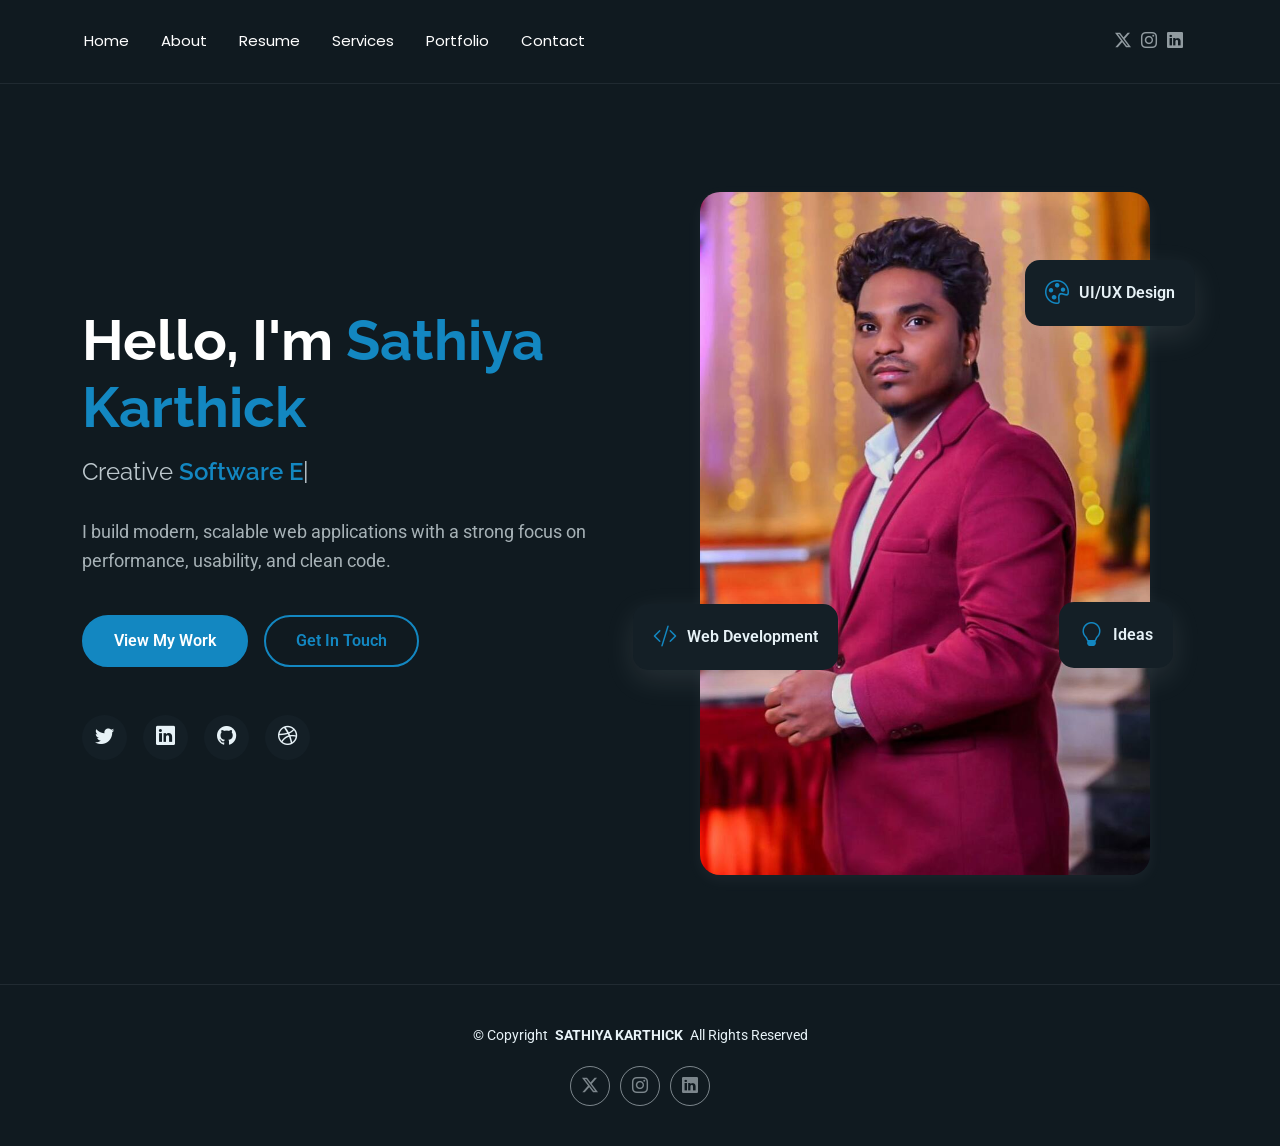
==== commit 982bbe71: "some code update" ====
--- a/index.html
+++ b/index.html
@@ -65,11 +65,11 @@
                 <div class="floating-elements">
                   <div class="floating-card design" data-aos="fade-left" data-aos-delay="700">
                     <i class="bi bi-palette"></i>
-                    <span>Design</span>
+                    <span>UI/UX Design</span>
                   </div>
                   <div class="floating-card code" data-aos="fade-right" data-aos-delay="800">
                     <i class="bi bi-code-slash"></i>
-                    <span>Code</span>
+                    <span>Web Development</span>
                   </div>
                   <div class="floating-card creativity" data-aos="fade-up" data-aos-delay="900">
                     <i class="bi bi-lightbulb"></i>
--- a/assets/css/main.css
+++ b/assets/css/main.css
@@ -2867,4 +2867,52 @@
   margin-top: 15px;
   border-radius: 4px;
   display: none; /* Hidden by default */
-}+}
+
+
+.skill-item{
+  margin-bottom:24px;
+  font-family:'Poppins',sans-serif;
+}
+
+.skill-info{
+  display:flex;
+  justify-content:space-between;
+  align-items:center;
+  margin-bottom:6px;
+}
+
+.skill-name{
+  color:#bfe9ff;
+  font-size:15px;
+}
+
+.skill-percent{
+  color:#38bdf8;
+  font-weight:600;
+  font-size:14px;
+}
+
+.progress{
+  height:7px;
+  background:#0e2b3a;
+  border-radius:50px;
+  overflow:hidden;
+}
+
+.progress-bar{
+  height:100%;
+  background:linear-gradient(90deg,#38bdf8,#0ea5e9);
+  border-radius:50px;
+  width:0;
+}
+
+/* optional smooth animation */
+.skills-animation .progress-bar{
+  animation:fillBar 1.2s ease forwards;
+}
+
+@keyframes fillBar{
+  from{ width:0; }
+  to{ width:attr(aria-valuenow percentage); } /* modern browsers */
+}
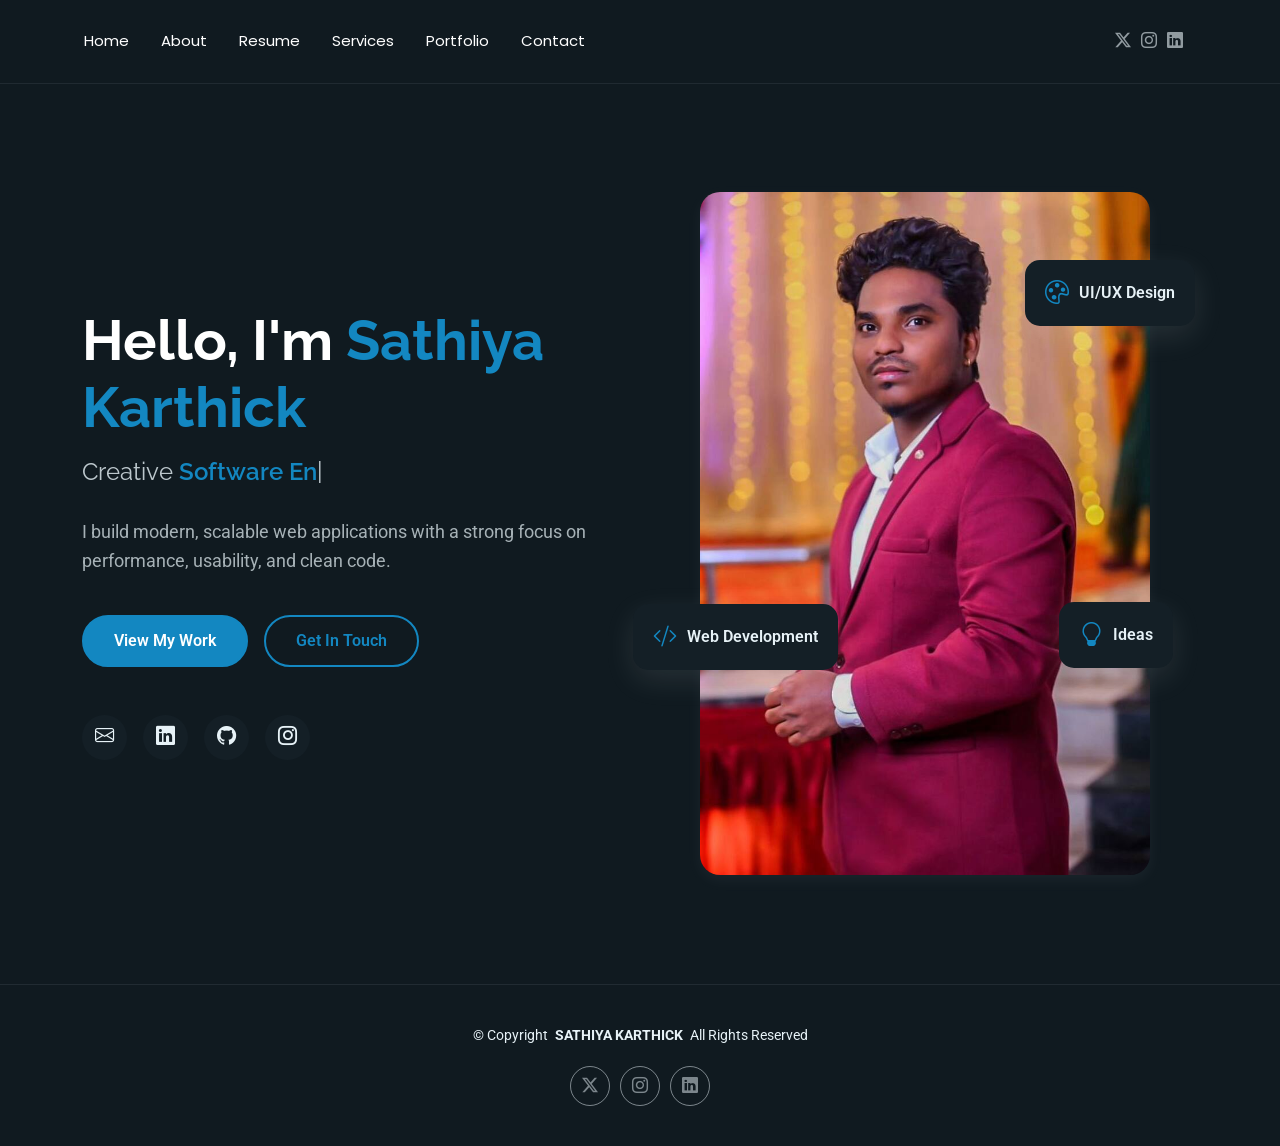
==== commit 0940eb8a: "Social Media link Update" ====
--- a/index.html
+++ b/index.html
@@ -51,10 +51,10 @@
                 <a href="contact.html" class="btn btn-outline">Get In Touch</a>
               </div>
               <div class="social-links" data-aos="fade-up" data-aos-delay="600">
-                <a href="#"><i class="bi bi-twitter"></i></a>
-                <a href="#"><i class="bi bi-linkedin"></i></a>
-                <a href="#"><i class="bi bi-github"></i></a>
-                <a href="#"><i class="bi bi-dribbble"></i></a>
+                <a href="mailto:sathiyakarthick.r@gmail.com"><i class="bi bi-envelope"></i></a>
+                <a href="https://www.linkedin.com/in/sathiya-karthick/"><i class="bi bi-linkedin"></i></a>
+                <a href="https://github.com/thisiskarthisk"><i class="bi bi-github"></i></a>
+                <a href="https://www.instagram.com/_karthi___sk/"><i class="bi bi-instagram"></i></a>
               </div>
             </div>
           </div>
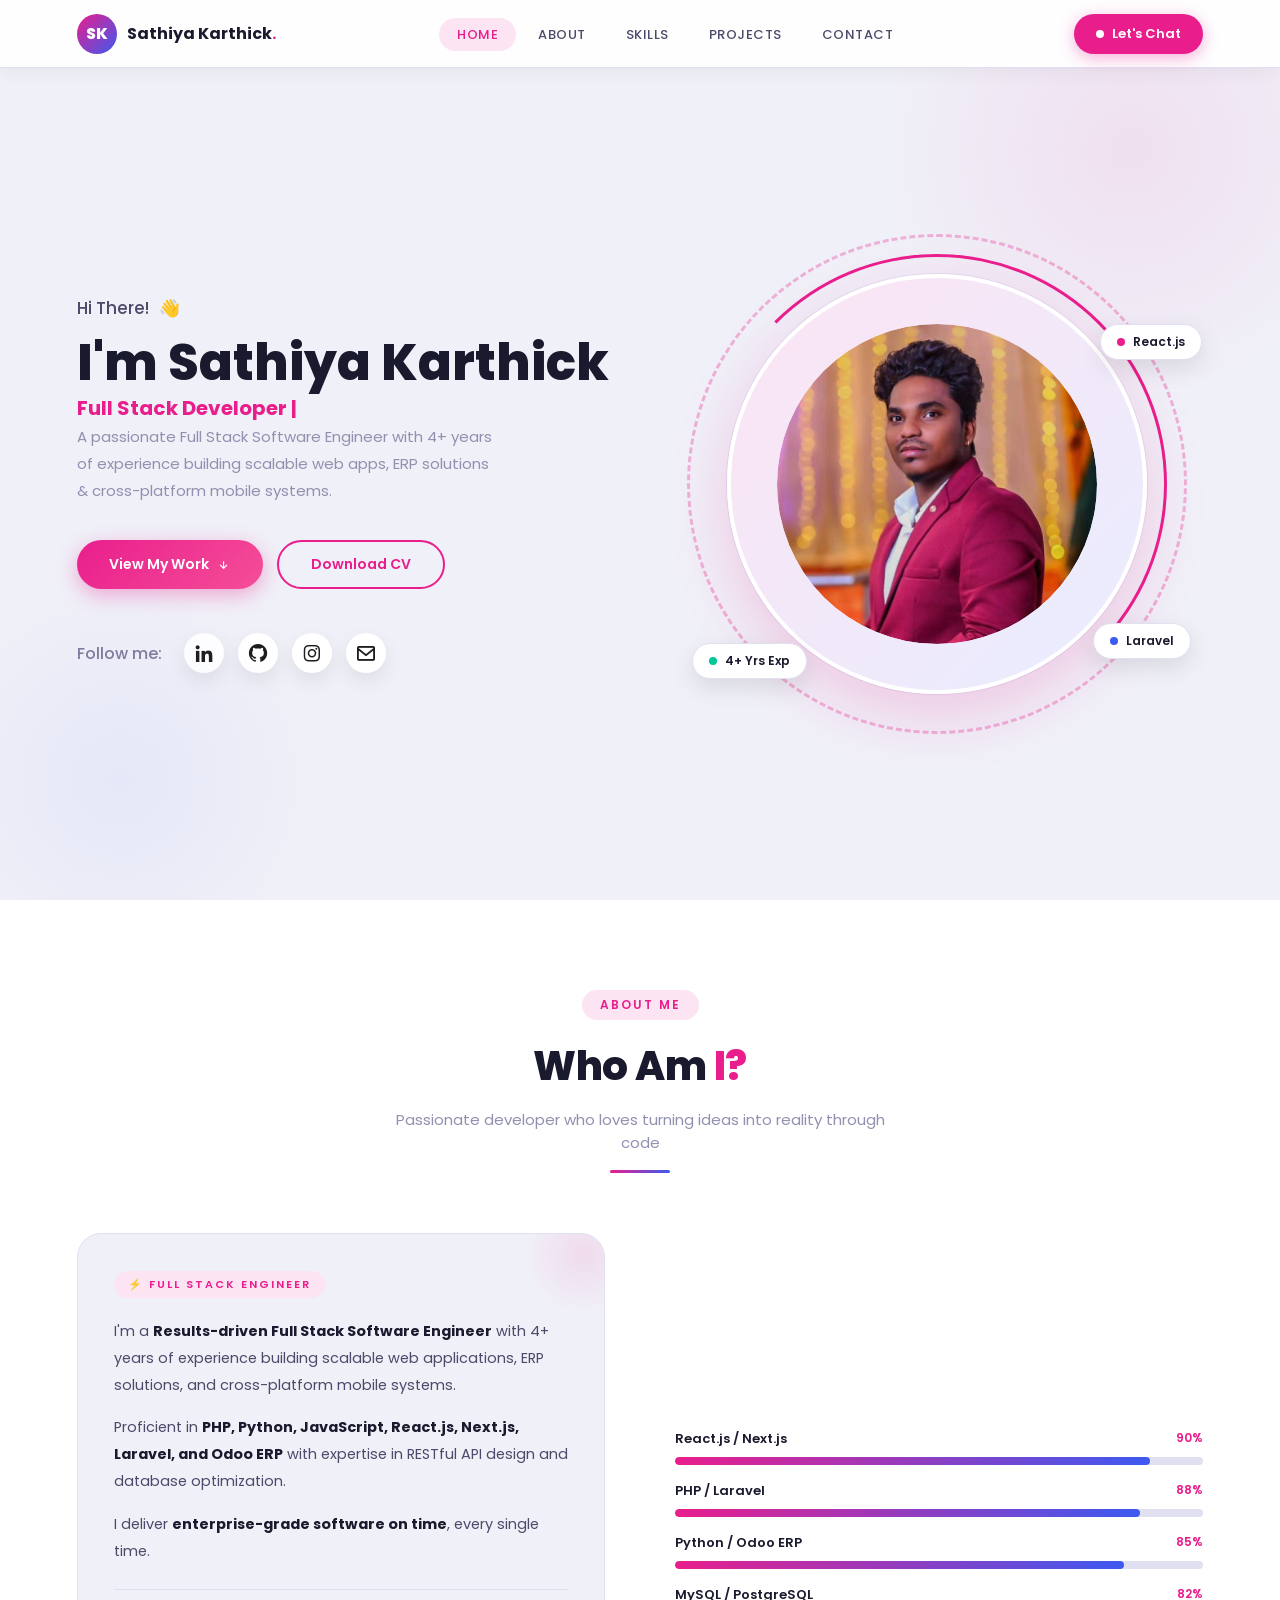
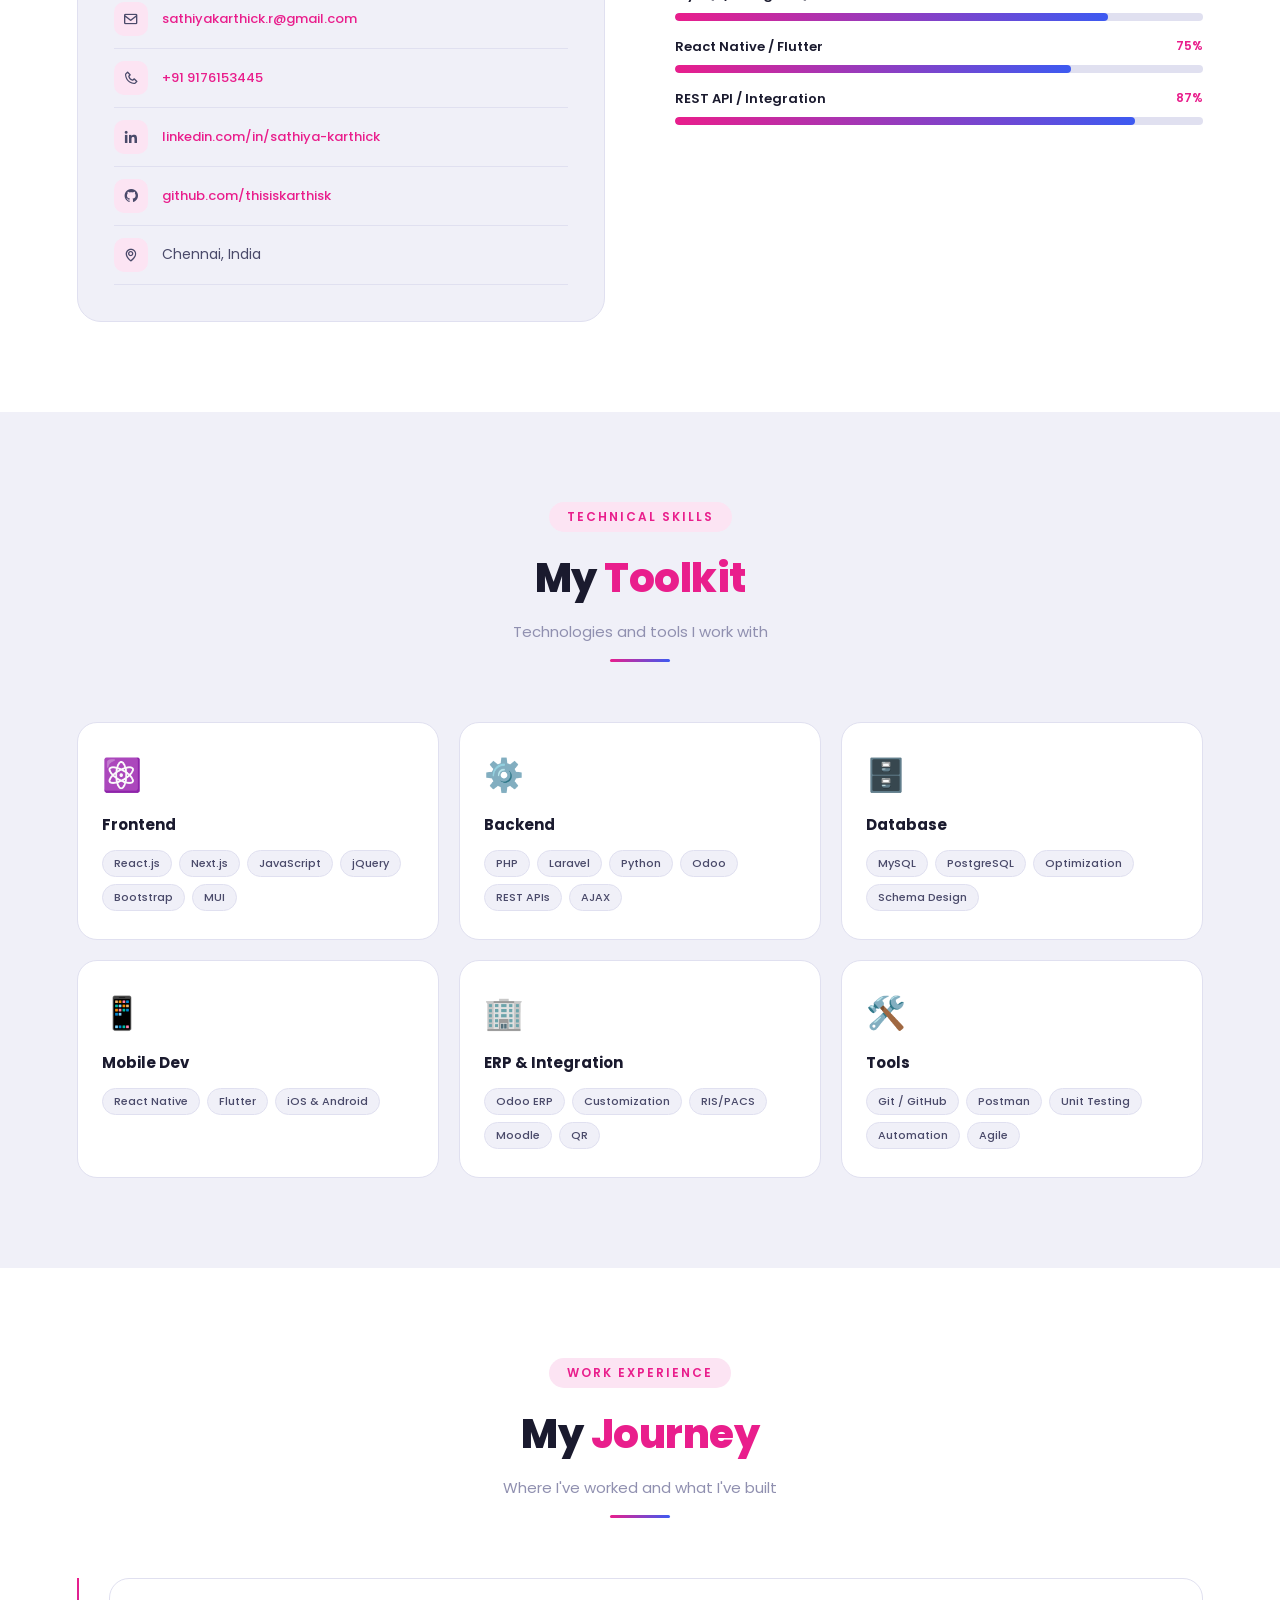
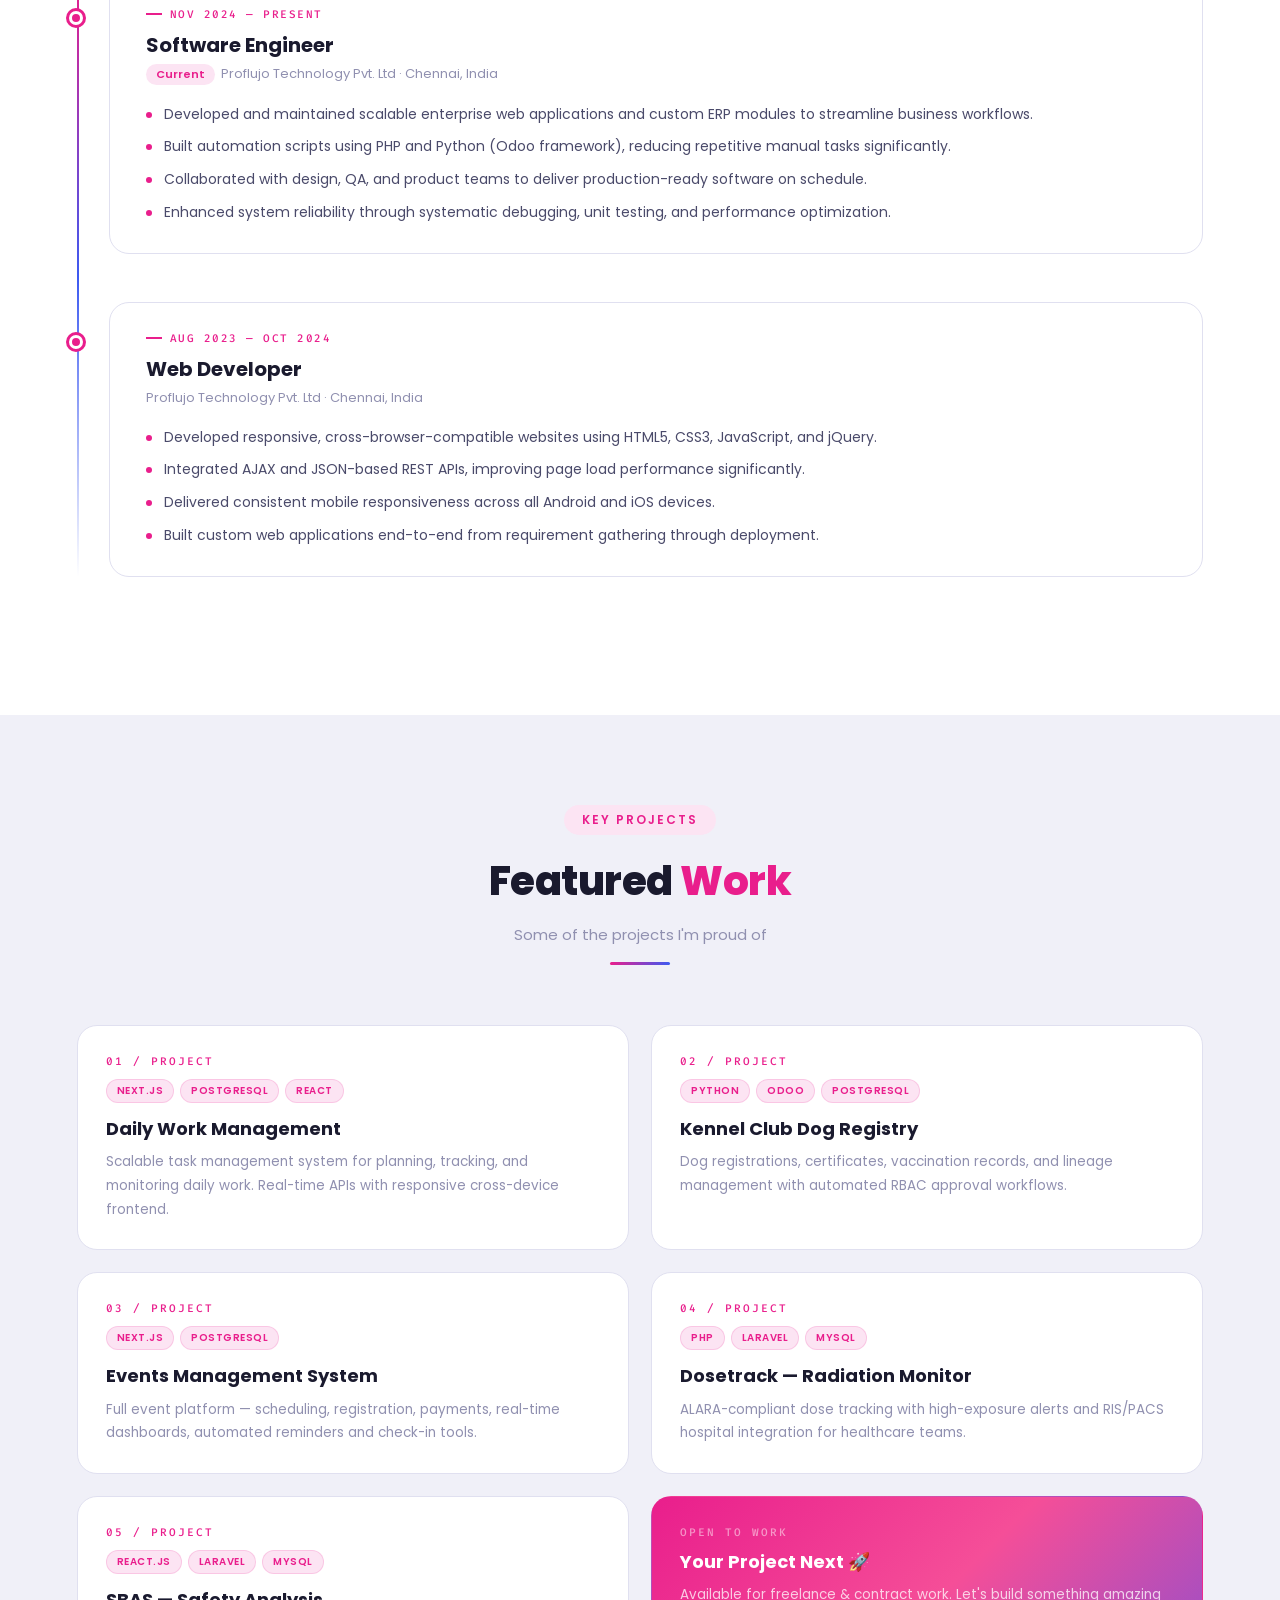
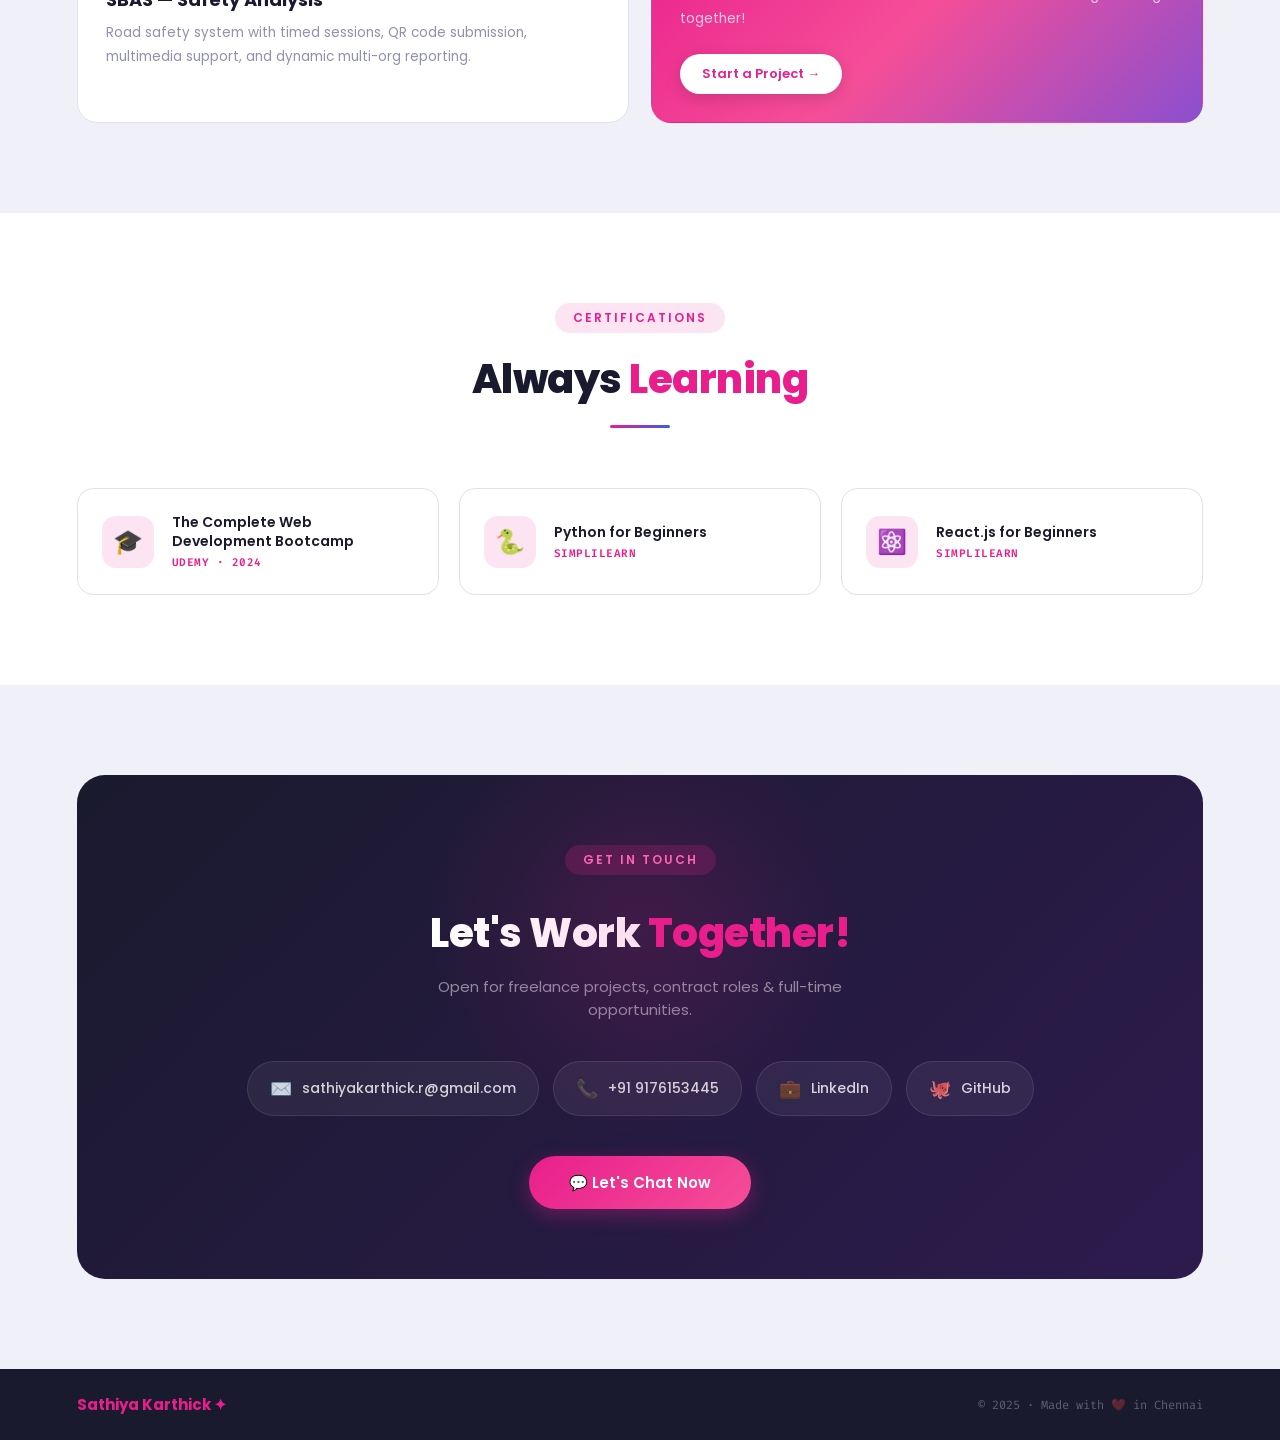
==== commit e2dd8873: "update new portfolio" ====
--- a/index.html
+++ b/index.html
@@ -1,4 +1,4 @@
-<!DOCTYPE html>
+<!-- <!DOCTYPE html>
 <html lang="en">
 
 <head>
@@ -8,34 +8,34 @@
   <meta name="description" content="">
   <meta name="keywords" content="">
 
-  <!-- Favicons -->
+  Favicons
   <link href="assets/img/favicon.png" rel="icon">
   <link href="assets/img/apple-touch-icon.png" rel="apple-touch-icon">
 
-  <!-- Fonts -->
+  Fonts
   <link href="https://fonts.googleapis.com" rel="preconnect">
   <link href="https://fonts.gstatic.com" rel="preconnect" crossorigin>
   <link href="https://fonts.googleapis.com/css2?family=Roboto:ital,wght@0,100;0,300;0,400;0,500;0,700;0,900;1,100;1,300;1,400;1,500;1,700;1,900&family=Poppins:ital,wght@0,100;0,200;0,300;0,400;0,500;0,600;0,700;0,800;0,900;1,100;1,200;1,300;1,400;1,500;1,600;1,700;1,800;1,900&family=Raleway:ital,wght@0,100;0,200;0,300;0,400;0,500;0,600;0,700;0,800;0,900;1,100;1,200;1,300;1,400;1,500;1,600;1,700;1,800;1,900&display=swap" rel="stylesheet">
 
-  <!-- Vendor CSS Files -->
+  Vendor CSS Files
   <link href="assets/vendor/bootstrap/css/bootstrap.min.css" rel="stylesheet">
   <link href="assets/vendor/bootstrap-icons/bootstrap-icons.css" rel="stylesheet">
   <link href="assets/vendor/aos/aos.css" rel="stylesheet">
   <link href="assets/vendor/swiper/swiper-bundle.min.css" rel="stylesheet">
   <link href="assets/vendor/glightbox/css/glightbox.min.css" rel="stylesheet">
 
-  <!-- Main CSS File -->
+  Main CSS File
   <link href="assets/css/main.css" rel="stylesheet">
 </head>
 
 <body class="index-page">
 
-  <!-- Header Including -->
+  Header Including
   <div id="header-placeholder"></div>
 
   <main class="main">
 
-    <!-- Hero Section -->
+    Hero Section
     <section id="hero" class="hero section">
 
       <div class="container" data-aos="fade-up" data-aos-delay="100">
@@ -83,17 +83,17 @@
 
       </div>
 
-    </section><!-- /Hero Section -->
+    </section>
 
   </main>
 
-  <!-- Footer Including -->
+  Footer Including
   <div id="footer-placeholder"></div>
 
-  <!-- Scroll Top -->
+  Scroll Top
   <a href="#" id="scroll-top" class="scroll-top d-flex align-items-center justify-content-center"><i class="bi bi-arrow-up-short"></i></a>
 
-  <!-- Preloader -->
+  Preloader
   <div id="preloader"></div>
 
   <script src="assets/vendor/bootstrap/js/bootstrap.bundle.min.js"></script>
@@ -113,4 +113,1151 @@
 
 </body>
 
+</html> -->
+
+
+
+
+<!DOCTYPE html>
+<html lang="en">
+<head>
+<meta charset="UTF-8">
+<meta name="viewport" content="width=device-width, initial-scale=1.0">
+<title>Sathiya Karthick | Full Stack Developer</title>
+<link href="https://fonts.googleapis.com/css2?family=Poppins:wght@300;400;500;600;700;800;900&family=Fira+Code:wght@400;500&display=swap" rel="stylesheet">
+<link href='https://unpkg.com/boxicons@2.1.4/css/boxicons.min.css' rel='stylesheet'>
+<style>
+
+/* ===== ROOT ===== */
+:root {
+  --pink:    #e91e8c;
+  --pink2:   #ff2d9b;
+  --pink-lt: #fce4f3;
+  --blue:    #3d5af1;
+  --gray:    #f0f0f8;
+  --dark:    #1a1a2e;
+  --body:    #4a4a6a;
+  --muted:   #9090b0;
+  --white:   #ffffff;
+  --border:  #e0e0f0;
+}
+
+*, *::before, *::after { box-sizing: border-box; margin: 0; padding: 0; }
+html { scroll-behavior: smooth; }
+
+body {
+  font-family: 'Poppins', sans-serif;
+  background: var(--gray);
+  color: var(--dark);
+  overflow-x: hidden;
+}
+
+a { text-decoration: none; color: inherit; }
+
+::-webkit-scrollbar { width: 5px; }
+::-webkit-scrollbar-track { background: var(--gray); }
+::-webkit-scrollbar-thumb { background: var(--pink); border-radius: 10px; }
+
+/* ===== NAV ===== */
+nav {
+  position: fixed; top: 0; left: 0; right: 0;
+  z-index: 1000;
+  background: rgba(255,255,255,0.92);
+  backdrop-filter: blur(14px);
+  border-bottom: 1px solid var(--border);
+  padding: 0 6%;
+  height: 68px;
+  display: flex; align-items: center; justify-content: space-between;
+  box-shadow: 0 2px 20px rgba(0,0,0,0.06);
+}
+
+.nav-logo {
+  display: flex; align-items: center; gap: 10px;
+}
+.logo-icon {
+  width: 40px; height: 40px; border-radius: 50%;
+  background: linear-gradient(135deg, var(--pink), var(--blue));
+  display: flex; align-items: center; justify-content: center;
+  font-size: 16px; font-weight: 800; color: white;
+  letter-spacing: -0.5px;
+}
+.logo-text {
+  font-size: 16px; font-weight: 700; color: var(--dark);
+}
+.logo-text span { color: var(--pink); }
+
+.nav-links {
+  display: flex; align-items: center; gap: 4px; list-style: none;
+}
+.nav-links a {
+  padding: 7px 18px; border-radius: 30px;
+  font-size: 13px; font-weight: 500;
+  color: var(--body); transition: all 0.25s;
+  text-transform: uppercase; letter-spacing: 0.5px;
+}
+.nav-links a:hover, .nav-links a.active {
+  color: var(--pink);
+  background: var(--pink-lt);
+}
+.nav-chat {
+  display: flex; align-items: center; gap: 8px;
+  padding: 10px 22px; border-radius: 30px;
+  background: var(--pink); color: white;
+  font-size: 13px; font-weight: 600;
+  transition: all 0.25s; cursor: pointer; border: none;
+  box-shadow: 0 4px 16px rgba(233,30,140,0.35);
+}
+.nav-chat:hover { background: var(--pink2); transform: translateY(-2px); box-shadow: 0 8px 24px rgba(233,30,140,0.4); }
+.chat-dot { width: 8px; height: 8px; border-radius: 50%; background: #fff; animation: blink 1.4s ease-in-out infinite; }
+@keyframes blink { 0%,100%{opacity:1} 50%{opacity:0.3} }
+
+/* Ham */
+.ham { display: none; flex-direction: column; gap: 5px; cursor: pointer; background: none; border: none; }
+.ham span { display: block; width: 22px; height: 2px; background: var(--dark); border-radius: 2px; transition: all .3s; }
+.ham.open span:nth-child(1){ transform: translateY(7px) rotate(45deg); }
+.ham.open span:nth-child(2){ opacity: 0; }
+.ham.open span:nth-child(3){ transform: translateY(-7px) rotate(-45deg); }
+
+.mob-nav {
+  display: none; position: fixed; top: 68px; left: 0; right: 0;
+  background: white; border-bottom: 1px solid var(--border);
+  flex-direction: column; padding: 12px 6% 20px; gap: 4px; z-index: 999;
+  box-shadow: 0 8px 32px rgba(0,0,0,0.1);
+}
+.mob-nav.show { display: flex; }
+.mob-nav a { padding: 10px 14px; border-radius: 10px; font-size: 14px; font-weight: 500; color: var(--body); transition: background .2s; }
+.mob-nav a:hover { background: var(--pink-lt); color: var(--pink); }
+.mob-nav .m-chat { background: var(--pink); color: white; text-align: center; border-radius: 10px; padding: 12px; font-weight: 600; margin-top: 8px; }
+
+/* ===== HERO ===== */
+.hero {
+  min-height: 100vh;
+  padding: 68px 6% 0;
+  display: flex; align-items: center;
+  background: var(--gray);
+  position: relative; overflow: hidden;
+}
+
+/* Decorative circles background */
+.hero::before {
+  content: '';
+  position: absolute; top: -100px; right: -100px;
+  width: 500px; height: 500px; border-radius: 50%;
+  background: radial-gradient(circle, rgba(233,30,140,0.08) 0%, transparent 70%);
+  pointer-events: none;
+}
+.hero::after {
+  content: '';
+  position: absolute; bottom: -80px; left: -80px;
+  width: 400px; height: 400px; border-radius: 50%;
+  background: radial-gradient(circle, rgba(61,90,241,0.06) 0%, transparent 70%);
+  pointer-events: none;
+}
+
+.hero-inner {
+  max-width: 1200px; margin: 0 auto; width: 100%;
+  display: grid; grid-template-columns: 1fr 1fr;
+  gap: 60px; align-items: center;
+  min-height: calc(100vh - 68px);
+  padding: 60px 0;
+}
+
+/* LEFT */
+.hero-left {}
+.hero-greeting {
+  font-size: 17px; 
+  font-weight: 500;
+  color: var(--body); 
+  margin-bottom: 12px;
+  display: flex; 
+  align-items: 
+  center; gap: 10px;
+}
+.wave { display: inline-block; animation: wave 2.5s ease-in-out infinite; transform-origin: 70% 70%; }
+@keyframes wave {
+  0%,60%,100%{transform:rotate(0)} 10%,30%{transform:rotate(-20deg)} 20%{transform:rotate(14deg)} 40%{transform:rotate(-4deg)} 50%{transform:rotate(10deg)}
+}
+
+.hero-name{
+  font-size: clamp(30px,4vw,50px);
+  font-weight: 800;
+  line-height: 1.2;
+  white-space: nowrap;
+}
+
+.hero-role{
+  font-size: 20px;
+  font-weight: 700;
+  color: var(--pink);
+  min-height: 28px;
+}
+
+/* typing cursor */
+.typing::after{
+  content:"|";
+  margin-left:4px;
+  animation: blink 1s infinite;
+}
+
+@keyframes blink{
+  0%,100%{opacity:1}
+  50%{opacity:0}
+}
+
+
+.role-line {
+  display: inline-block; width: 40px; height: 2px;
+  background: linear-gradient(to right, var(--pink), var(--blue));
+  border-radius: 2px;
+}
+
+.hero-desc {
+  font-size: 15px; color: var(--muted);
+  line-height: 1.8; max-width: 420px;
+  margin-bottom: 36px;
+}
+
+.hero-btns {
+  display: flex; gap: 14px; flex-wrap: wrap;
+  margin-bottom: 44px;
+}
+
+.btn-pink {
+  padding: 13px 32px; border-radius: 30px;
+  background: linear-gradient(135deg, var(--pink), #f54e98);
+  color: white; font-size: 14px; font-weight: 600;
+  border: none; cursor: pointer;
+  box-shadow: 0 6px 20px rgba(233,30,140,0.35);
+  transition: all 0.25s;
+  display: inline-flex; align-items: center; gap: 8px;
+}
+.btn-pink:hover { transform: translateY(-3px); box-shadow: 0 10px 28px rgba(233,30,140,0.45); }
+
+.btn-outline-pink {
+  padding: 12px 32px; border-radius: 30px;
+  background: transparent; color: var(--pink);
+  font-size: 14px; font-weight: 600;
+  border: 2px solid var(--pink);
+  cursor: pointer; transition: all 0.25s;
+  display: inline-flex; align-items: center; gap: 8px;
+}
+.btn-outline-pink:hover { background: var(--pink); color: white; transform: translateY(-3px); }
+
+/* .hero-socials {
+  display: flex; gap: 12px; align-items: center;
+}
+
+
+.social-label { font-size: 12px; color: var(--muted); margin-right: 4px; font-weight: 500; }
+.s-ico {
+  width: 36px; height: 36px; border-radius: 50%;
+  background: white; border: 1.5px solid var(--border);
+  display: flex; align-items: center; justify-content: center;
+  font-size: 15px; transition: all 0.25s; cursor: pointer;
+  box-shadow: 0 2px 10px rgba(0,0,0,0.06);
+}
+.s-ico:hover { border-color: var(--pink); transform: translateY(-3px); background: var(--pink-lt); } */
+
+.hero-socials{
+  display: flex;
+  align-items: center;
+  gap: 14px;
+  margin-top: 24px;
+  flex-wrap: wrap;
+}
+
+.social-label{
+  font-size: 16px;
+  font-weight: 500;
+  color: #7d7d9c;
+  margin-right: 8px;
+}
+
+.s-ico{
+  width: 40px;
+  height: 40px;
+  border-radius: 50%;
+  background: #fff;
+  color: #1d1d1d;
+  display: flex;
+  align-items: center;
+  justify-content: center;
+  text-decoration: none;
+  font-size: 22px;
+  box-shadow: 0 8px 20px rgba(0,0,0,0.08);
+  transition: all 0.3s ease;
+}
+
+.s-ico:hover{
+  transform: translateY(-4px);
+  color: #ff1493;
+  box-shadow: 0 12px 24px rgba(255, 20, 147, 0.18);
+}
+
+/* RIGHT — Avatar placeholder */
+.hero-right {
+  display: flex; align-items: center; justify-content: center;
+  position: relative;
+}
+
+.avatar-wrap {
+  position: relative;
+  /* width: 340px;
+  height: 340px; */
+  width: 500px;
+  height: 500px;
+}
+
+/* Rotating ring */
+.ring-outer {
+  position: absolute; inset: 0;
+  border-radius: 50%;
+  border: 3px dashed rgba(233,30,140,0.3);
+  animation: spin 18s linear infinite;
+}
+@keyframes spin { from{transform:rotate(0)} to{transform:rotate(360deg)} }
+
+.ring-inner {
+  position: absolute; inset: 20px;
+  border-radius: 50%;
+  border: 3px solid transparent;
+  border-top-color: var(--pink);
+  border-right-color: var(--pink);
+  animation: spin 8s linear infinite reverse;
+}
+
+/* Center circle */
+.avatar-circle {
+  position: absolute; inset: 40px;
+  border-radius: 50%;
+  background: linear-gradient(135deg, #fce4f3, #e8edff);
+  border: 4px solid white;
+  box-shadow: 0 20px 60px rgba(233,30,140,0.2), 0 0 0 1px var(--border);
+  display: flex; align-items: center; justify-content: center;
+  flex-direction: column; gap: 8px;
+  overflow: hidden;
+}
+
+/* Code initials inside avatar */
+/* .avatar-initials {
+  font-family: 'Fira Code', monospace;
+  font-size: 13px; font-weight: 500;
+  color: var(--pink); text-align: center;
+  line-height: 1.8; padding: 0 16px;
+} */
+
+
+.avatar-initials{
+  width: 320px;
+  height: 320px;
+  border-radius: 50%;
+  overflow: hidden;
+}
+
+.img-logo{
+  width: 100%;
+  height: 100%;
+  object-fit: cover;
+  object-position: 55% 1%;
+  border-radius: 50%;
+  display: block;
+}
+
+
+
+.av-tag { color: var(--blue); }
+.av-val { color: var(--dark); font-size: 22px; font-weight: 800; font-family: 'Poppins', sans-serif; }
+.av-role { font-size: 10px; color: var(--muted); }
+
+/* Floating badges */
+.f-badge {
+  position: absolute; background: white;
+  border-radius: 30px; padding: 8px 16px;
+  box-shadow: 0 8px 24px rgba(0,0,0,0.1);
+  border: 1px solid var(--border);
+  display: flex; align-items: center; gap: 8px;
+  font-size: 12px; font-weight: 600; color: var(--dark);
+  white-space: nowrap;
+  animation: float 3s ease-in-out infinite;
+}
+.f-badge.b1 { top: 90px; right: -15px; animation-delay: 0s; }
+.f-badge.b2 { bottom: 55px; left: 5px; animation-delay: 1s; }
+.f-badge.b3 { bottom: 75px; right: -4px; animation-delay: 2s; }
+.f-badge-dot { width: 8px; height: 8px; border-radius: 50%; background: var(--pink); }
+.f-badge-dot.green { background: #00c896; }
+.f-badge-dot.blue { background: var(--blue); }
+
+@keyframes float {
+  0%,100%{ transform: translateY(0); }
+  50%{ transform: translateY(-8px); }
+}
+
+/* ===== STATS BAR ===== */
+.stats-bar {
+  background: white;
+  border-top: 1px solid var(--border);
+  border-bottom: 1px solid var(--border);
+  padding: 28px 6%;
+}
+.stats-inner {
+  max-width: 1200px; margin: 0 auto;
+  display: grid; grid-template-columns: repeat(4, 1fr);
+  gap: 20px;
+}
+.stat-item {
+  text-align: center; padding: 0 20px;
+  border-right: 1px solid var(--border);
+}
+.stat-item:last-child { border-right: none; }
+.stat-n {
+  font-size: 38px; font-weight: 800;
+  background: linear-gradient(135deg, var(--pink), var(--blue));
+  -webkit-background-clip: text; -webkit-text-fill-color: transparent;
+  line-height: 1; margin-bottom: 6px;
+}
+.stat-l { font-size: 12px; color: var(--muted); font-weight: 500; text-transform: uppercase; letter-spacing: 1px; }
+
+/* ===== SECTION BASE ===== */
+.section { padding: 90px 6%; }
+.section-alt { background: white; }
+.sec-inner { max-width: 1200px; margin: 0 auto; }
+
+.sec-top { text-align: center; margin-bottom: 60px; }
+.sec-badge {
+  display: inline-block;
+  background: var(--pink-lt); color: var(--pink);
+  font-size: 12px; font-weight: 600; letter-spacing: 2px;
+  text-transform: uppercase; padding: 6px 18px; border-radius: 30px;
+  margin-bottom: 16px;
+}
+.sec-title {
+  font-size: clamp(28px, 4vw, 40px); font-weight: 800;
+  color: var(--dark); letter-spacing: -0.5px;
+  margin-bottom: 12px;
+}
+.sec-title span { color: var(--pink); }
+.sec-sub { font-size: 15px; color: var(--muted); max-width: 500px; margin: 0 auto; }
+.sec-line {
+  width: 60px; height: 3px;
+  background: linear-gradient(to right, var(--pink), var(--blue));
+  border-radius: 2px; margin: 16px auto 0;
+}
+
+/* ===== ABOUT ===== */
+.about-grid {
+  display: grid; grid-template-columns: 1fr 1fr;
+  gap: 70px; align-items: center;
+}
+.about-card {
+  background: var(--gray); border-radius: 24px;
+  padding: 36px; border: 1px solid var(--border);
+  position: relative; overflow: hidden;
+}
+.about-card::before {
+  content: '';
+  position: absolute; top: -40px; right: -40px;
+  width: 120px; height: 120px; border-radius: 50%;
+  background: radial-gradient(circle, rgba(233,30,140,0.1) 0%, transparent 70%);
+}
+.about-tag {
+  display: inline-flex; align-items: center; gap: 8px;
+  background: var(--pink-lt); color: var(--pink);
+  font-size: 11px; font-weight: 600; letter-spacing: 2px;
+  text-transform: uppercase; padding: 5px 14px; border-radius: 30px;
+  margin-bottom: 20px;
+}
+.about-p { font-size: 14.5px; color: var(--body); line-height: 1.85; margin-bottom: 16px; }
+.about-p strong { color: var(--dark); }
+
+.info-rows { margin-top: 24px; display: flex; flex-direction: column; gap: 0; }
+
+.i-row {
+  display: flex; align-items: center; gap: 14px;
+  padding: 12px 0; border-bottom: 1px solid var(--border);
+  font-size: 14px; color: var(--body);
+}
+.i-row:first-child { border-top: 1px solid var(--border); }
+.i-ico {
+  width: 34px; height: 34px; flex-shrink: 0; border-radius: 10px;
+  background: var(--pink-lt); display: flex; align-items: center; justify-content: center; font-size: 16px;
+}
+.i-row a { color: var(--pink); font-weight: 500; font-size: 13px; }
+
+.about-right { display: flex; flex-direction: column; gap: 16px; }
+.skill-bar-item {}
+.sb-head { display: flex; justify-content: space-between; margin-bottom: 8px; }
+.sb-name { font-size: 13px; font-weight: 600; color: var(--dark); }
+.sb-pct { font-size: 12px; color: var(--pink); font-weight: 600; }
+.sb-track {
+  height: 8px; background: var(--border); border-radius: 10px; overflow: hidden;
+}
+.sb-fill {
+  height: 100%; border-radius: 10px;
+  background: linear-gradient(to right, var(--pink), var(--blue));
+  width: 0; transition: width 1.2s ease;
+}
+
+/* ===== SKILLS ===== */
+.skills-grid {
+  display: grid; grid-template-columns: repeat(3, 1fr);
+  gap: 20px;
+}
+.sk-card {
+  background: white; border-radius: 20px;
+  padding: 28px 24px; border: 1.5px solid var(--border);
+  transition: all 0.3s; position: relative; overflow: hidden;
+}
+.sk-card::after {
+  content: '';
+  position: absolute; bottom: 0; left: 0; right: 0; height: 3px;
+  background: linear-gradient(to right, var(--pink), var(--blue));
+  transform: scaleX(0); transition: transform 0.3s; transform-origin: left;
+}
+.sk-card:hover { transform: translateY(-6px); box-shadow: 0 16px 48px rgba(233,30,140,0.12); border-color: rgba(233,30,140,0.3); }
+.sk-card:hover::after { transform: scaleX(1); }
+.sk-ico { font-size: 32px; margin-bottom: 14px; }
+.sk-name { font-size: 15px; font-weight: 700; color: var(--dark); margin-bottom: 14px; }
+.sk-chips { display: flex; flex-wrap: wrap; gap: 7px; }
+.chip {
+  font-size: 11px; font-weight: 500; padding: 4px 11px; border-radius: 20px;
+  background: var(--gray); border: 1px solid var(--border);
+  color: var(--body); transition: all 0.2s;
+}
+.sk-card:hover .chip { background: var(--pink-lt); border-color: rgba(233,30,140,0.2); color: var(--pink); }
+
+/* ===== EXPERIENCE ===== */
+.exp-timeline { position: relative; padding-left: 32px; }
+.exp-timeline::before {
+  content: ''; position: absolute; left: 0; top: 0; bottom: 0;
+  width: 2px;
+  background: linear-gradient(to bottom, var(--pink), var(--blue), transparent);
+}
+.exp-item {
+  position: relative; margin-bottom: 48px;
+  background: white; border-radius: 20px; padding: 28px 28px 28px 36px;
+  border: 1.5px solid var(--border);
+  transition: box-shadow 0.3s, border-color 0.3s;
+}
+.exp-item:hover { box-shadow: 0 12px 40px rgba(233,30,140,0.1); border-color: rgba(233,30,140,0.25); }
+.exp-dot {
+  position: absolute; left: -41px; top: 32px;
+  width: 14px; height: 14px; border-radius: 50%;
+  background: var(--pink); border: 3px solid white;
+  box-shadow: 0 0 0 3px var(--pink);
+}
+.exp-period {
+  font-family: 'Fira Code', monospace;
+  font-size: 11px; color: var(--pink); font-weight: 500;
+  letter-spacing: 1.5px; text-transform: uppercase; margin-bottom: 8px;
+  display: flex; align-items: center; gap: 8px;
+}
+.exp-period::before {
+  content: ''; display: block; width: 16px; height: 1.5px;
+  background: var(--pink);
+}
+.exp-role { font-size: 20px; font-weight: 700; color: var(--dark); margin-bottom: 4px; }
+.exp-co { font-size: 13px; color: var(--muted); margin-bottom: 18px; display: flex; align-items: center; gap: 6px; }
+.co-badge {
+  display: inline-block; padding: 2px 10px; border-radius: 20px;
+  background: var(--pink-lt); color: var(--pink);
+  font-size: 11px; font-weight: 600;
+}
+.exp-pts { list-style: none; display: flex; flex-direction: column; gap: 9px; }
+.exp-pts li {
+  font-size: 14px; color: var(--body); line-height: 1.7;
+  padding-left: 18px; position: relative;
+}
+.exp-pts li::before {
+  content: ''; position: absolute; left: 0; top: 9px;
+  width: 6px; height: 6px; border-radius: 50%; background: var(--pink);
+}
+
+/* ===== PROJECTS ===== */
+.proj-grid {
+  display: grid; grid-template-columns: repeat(2, 1fr);
+  gap: 22px;
+}
+.proj-card {
+  background: white; border-radius: 20px; padding: 28px;
+  border: 1.5px solid var(--border);
+  transition: all 0.3s; position: relative; overflow: hidden;
+}
+.proj-card::before {
+  content: '';
+  position: absolute; top: 0; left: 0; right: 0; height: 4px;
+  background: linear-gradient(to right, var(--pink), var(--blue));
+  opacity: 0; transition: opacity 0.3s;
+}
+.proj-card:hover { transform: translateY(-6px); box-shadow: 0 16px 48px rgba(0,0,0,0.1); border-color: rgba(233,30,140,0.25); }
+.proj-card:hover::before { opacity: 1; }
+.proj-num {
+  font-family: 'Fira Code', monospace;
+  font-size: 11px; color: var(--pink); font-weight: 500;
+  letter-spacing: 2px; margin-bottom: 10px;
+}
+.proj-tags { display: flex; flex-wrap: wrap; gap: 6px; margin-bottom: 14px; }
+.p-tag {
+  font-size: 10px; font-weight: 600; padding: 3px 10px; border-radius: 20px;
+  background: var(--pink-lt); color: var(--pink);
+  border: 1px solid rgba(233,30,140,0.15);
+  text-transform: uppercase; letter-spacing: 0.5px;
+}
+.proj-name { font-size: 18px; font-weight: 700; color: var(--dark); margin-bottom: 10px; line-height: 1.3; }
+.proj-desc { font-size: 13.5px; color: var(--muted); line-height: 1.75; }
+
+/* CTA card */
+.proj-cta {
+  background: linear-gradient(135deg, var(--pink) 0%, #f54e98 50%, #8b4fcf 100%);
+  border-color: transparent;
+}
+.proj-cta:hover { box-shadow: 0 16px 48px rgba(233,30,140,0.35); }
+.proj-cta::before { display: none; }
+.proj-cta .proj-name { color: white; }
+.proj-cta .proj-desc { color: rgba(255,255,255,0.75); }
+.proj-cta .proj-num { color: rgba(255,255,255,0.5); }
+.proj-cta .btn-pink { background: white; color: var(--pink); box-shadow: 0 4px 16px rgba(0,0,0,0.15); }
+.proj-cta .btn-pink:hover { background: #f5f5f5; }
+
+/* ===== CERTS ===== */
+.cert-grid { display: grid; grid-template-columns: repeat(3, 1fr); gap: 20px; }
+.cert-card {
+  background: white; border-radius: 16px; padding: 24px;
+  border: 1.5px solid var(--border);
+  display: flex; align-items: center; gap: 18px;
+  transition: all 0.3s;
+}
+.cert-card:hover { border-color: var(--pink); transform: translateY(-4px); box-shadow: 0 12px 32px rgba(233,30,140,0.1); }
+.cert-icon {
+  width: 52px; height: 52px; flex-shrink: 0; border-radius: 14px;
+  background: var(--pink-lt); display: flex; align-items: center; justify-content: center;
+  font-size: 24px;
+}
+.cert-name { font-size: 14px; font-weight: 600; color: var(--dark); margin-bottom: 4px; line-height: 1.35; }
+.cert-iss { font-size: 11px; color: var(--pink); font-weight: 600; font-family: 'Fira Code', monospace; letter-spacing: 0.5px; }
+
+/* ===== CONTACT ===== */
+.contact-wrap {
+  background: linear-gradient(135deg, #1a1a2e 0%, #2d1b4e 100%);
+  border-radius: 28px; padding: 70px 6%;
+  text-align: center; position: relative; overflow: hidden;
+}
+.contact-wrap::before {
+  content: '';
+  position: absolute; top: -100px; left: 50%; transform: translateX(-50%);
+  width: 500px; height: 500px; border-radius: 50%;
+  background: radial-gradient(circle, rgba(233,30,140,0.15) 0%, transparent 60%);
+  pointer-events: none;
+}
+.contact-wrap .sec-badge { background: rgba(233,30,140,0.2); color: #ff6eb5; }
+.contact-wrap .sec-title { color: white; }
+.contact-wrap .sec-sub { color: rgba(255,255,255,0.5); }
+.contact-links {
+  display: flex; justify-content: center; gap: 14px;
+  flex-wrap: wrap; margin: 40px 0;
+}
+.c-pill {
+  display: flex; align-items: center; gap: 10px;
+  padding: 13px 22px; border-radius: 50px;
+  border: 1px solid rgba(255,255,255,0.1);
+  background: rgba(255,255,255,0.06);
+  color: rgba(255,255,255,0.8); font-size: 14px; font-weight: 500;
+  transition: all 0.25s;
+}
+.c-pill:hover { background: rgba(233,30,140,0.2); border-color: var(--pink); color: white; transform: translateY(-3px); }
+.c-pill-ico { font-size: 18px; }
+
+/* ===== FOOTER ===== */
+footer {
+  background: var(--dark); padding: 24px 6%;
+  display: flex; align-items: center; justify-content: space-between;
+}
+.ft-l { font-size: 15px; font-weight: 700; color: var(--pink); }
+.ft-r { font-size: 12px; color: rgba(255,255,255,0.3); font-family: 'Fira Code', monospace; }
+
+/* ===== BACK TO TOP ===== */
+.btt {
+  position: fixed; bottom: 28px; right: 28px;
+  width: 46px; height: 46px; border-radius: 50%;
+  background: linear-gradient(135deg, var(--pink), #f54e98);
+  color: white; border: none; cursor: pointer; font-size: 18px;
+  display: flex; align-items: center; justify-content: center;
+  box-shadow: 0 4px 20px rgba(233,30,140,0.4);
+  opacity: 0; transform: translateY(12px);
+  transition: opacity .3s, transform .3s;
+  z-index: 500;
+}
+.btt.show { opacity: 1; transform: none; }
+.btt:hover { transform: translateY(-3px) !important; }
+
+/* ===== REVEAL ===== */
+.rv { opacity: 0; transform: translateY(28px); transition: opacity .65s ease, transform .65s ease; }
+.rv.on { opacity: 1; transform: none; }
+
+
+
+/* ===== RESPONSIVE ===== */
+
+@media (max-width: 960px) {
+  .nav-links { display: none; }
+  .nav-chat { display: none; }
+  .ham { display: flex; }
+  .hero-inner { grid-template-columns: 1fr; text-align: center; padding: 40px 0 60px; }
+  .hero-desc { margin: 0 auto 36px; }
+  .hero-btns { justify-content: center; }
+  /* .hero-socials { justify-content: center; } */
+  .hero-socials {
+    flex-direction: row;
+    justify-content: center;
+  }
+
+  .social-label {
+    width: 100%;
+    text-align: center;
+    margin-right: 0;
+    margin-bottom: 8px;
+  }
+  .hero-right { display: none; }
+  .stats-inner { grid-template-columns: repeat(2, 1fr); }
+  .about-grid { grid-template-columns: 1fr; gap: 40px; }
+  .skills-grid { grid-template-columns: repeat(2, 1fr); }
+  .proj-grid { grid-template-columns: 1fr; }
+  .cert-grid { grid-template-columns: repeat(2, 1fr); }
+  .hero-role { margin: 10px 0 20px; justify-content: center;}
+  .hero-greeting { justify-content: center; }
+  footer { flex-direction: column; gap: 10px; text-align: center; }
+}
+@media (max-width: 560px) {
+  .hero-name { font-size: 36px; }
+  .skills-grid { grid-template-columns: 1fr; }
+  .cert-grid { grid-template-columns: 1fr; }
+  .stats-inner { grid-template-columns: repeat(2, 1fr); }
+  .hero-btns { flex-direction: column; align-items: center; }
+  .section { padding: 64px 5%; }
+  .hero-socials {
+    gap: 10px;
+    margin-top: 20px;
+  }
+
+  .s-ico {
+    width: 44px;
+    height: 44px;
+    font-size: 18px;
+  }
+
+}
+
+@media (max-width:768px){
+  .hero-name{
+    white-space: normal;
+  }
+}
+
+
+</style>
+</head>
+<body>
+
+<!-- NAV -->
+<nav id="nav">
+  <div class="nav-logo">
+    <div class="logo-icon">SK</div>
+    <div class="logo-text">Sathiya Karthick<span>.</span></div>
+  </div>
+  <ul class="nav-links">
+    <li><a href="#hero" class="active">Home</a></li>
+    <li><a href="#about">About</a></li>
+    <li><a href="#skills">Skills</a></li>
+    <li><a href="#projects">Projects</a></li>
+    <li><a href="#contact">Contact</a></li>
+  </ul>
+  <a href="mailto:sathiyakarthick.r@gmail.com" class="nav-chat">
+    <div class="chat-dot"></div> Let's Chat
+  </a>
+  <button class="ham" id="ham" onclick="tNav()" aria-label="menu">
+    <span></span><span></span><span></span>
+  </button>
+</nav>
+
+<!-- MOBILE NAV -->
+<div class="mob-nav" id="mob">
+  <a href="#hero" onclick="cNav()">Home</a>
+  <a href="#about" onclick="cNav()">About</a>
+  <a href="#skills" onclick="cNav()">Skills</a>
+  <a href="#projects" onclick="cNav()">Projects</a>
+  <a href="#contact" onclick="cNav()">Contact</a>
+  <a href="mailto:sathiyakarthick.r@gmail.com" class="m-chat" onclick="cNav()">💬 Let's Chat</a>
+</div>
+
+<!-- HERO -->
+<section id="hero" class="hero">
+  <div class="hero-inner">
+    <!-- LEFT -->
+    <div class="hero-left">
+      <div class="hero-greeting">
+        Hi There! <span class="wave">👋</span>
+      </div>
+      <h1 class="hero-name pink">
+        I'm Sathiya Karthick
+      </h1>
+      <div class="hero-role">
+         <span class="typing"></span>
+      </div>
+      <p class="hero-desc">
+        A passionate Full Stack Software Engineer with 4+ years of experience building scalable web apps, ERP solutions & cross-platform mobile systems.
+      </p>
+      <div class="hero-btns">
+        <a href="#projects" class="btn-pink">View My Work <i class='bx bx-down-arrow-alt'></i></a>
+        <a href="./assets/resume/Sk_Resume.pdf" target="_blank" class="btn-outline-pink">Download CV</a>
+      </div>
+
+      <div class="hero-socials">
+        <span class="social-label">Follow me:</span>
+
+        <a href="https://linkedin.com/in/sathiya-karthick" target="_blank" class="s-ico" aria-label="LinkedIn">
+          <i class='bx bxl-linkedin'></i>
+        </a>
+
+        <a href="https://github.com/thisiskarthisk" target="_blank" class="s-ico" aria-label="GitHub">
+          <i class='bx bxl-github'></i>
+        </a>
+
+        <a href="https://instagram.com/" target="_blank" class="s-ico" aria-label="Instagram">
+          <i class='bx bxl-instagram'></i>
+        </a>
+
+        <a href="mailto:sathiyakarthick.r@gmail.com" class="s-ico" aria-label="Email">
+          <i class='bx bx-envelope'></i>
+        </a>
+      </div>
+    </div>
+
+    <!-- RIGHT — Avatar -->
+    <div class="hero-right">
+      <div class="avatar-wrap">
+        <div class="ring-outer"></div>
+        <div class="ring-inner"></div>
+        <div class="avatar-circle">
+          <div class="avatar-initials">
+            <img src="./assets/img/profile/profile_img_crop.jpg" class="img-logo" alt="Profile">
+          </div>
+        </div>
+        <!-- Floating badges -->
+        <div class="f-badge b1"><div class="f-badge-dot"></div> React.js</div>
+        <div class="f-badge b2"><div class="f-badge-dot green"></div> 4+ Yrs Exp</div>
+        <div class="f-badge b3"><div class="f-badge-dot blue"></div> Laravel</div>
+      </div>
+    </div>
+  </div>
+</section>
+
+<!-- ABOUT -->
+<section class="section section-alt" id="about">
+  <div class="sec-inner">
+    <div class="sec-top rv">
+      <div class="sec-badge">About Me</div>
+      <h2 class="sec-title">Who Am <span>I?</span></h2>
+      <p class="sec-sub">Passionate developer who loves turning ideas into reality through code</p>
+      <div class="sec-line"></div>
+    </div>
+    <div class="about-grid">
+      <div class="about-card rv">
+        <div class="about-tag">⚡ Full Stack Engineer</div>
+        <p class="about-p">I'm a <strong>Results-driven Full Stack Software Engineer</strong> with 4+ years of experience building scalable web applications, ERP solutions, and cross-platform mobile systems.</p>
+        <p class="about-p">Proficient in <strong>PHP, Python, JavaScript, React.js, Next.js, Laravel, and Odoo ERP</strong> with expertise in RESTful API design and database optimization.</p>
+        <p class="about-p">I deliver <strong>enterprise-grade software on time</strong>, every single time.</p>
+        <div class="info-rows">
+          <div class="i-row">
+            <div class="i-ico"><i class="bx bx-envelope"></i></div>
+            <a href="mailto:sathiyakarthick.r@gmail.com" target="_blank">sathiyakarthick.r@gmail.com</a>
+          </div>
+
+          <div class="i-row">
+            <div class="i-ico"><i class="bx bx-phone"></i></div>
+            <a href="tel:+919176153445">+91 9176153445</a>
+          </div>
+
+          <div class="i-row">
+            <div class="i-ico"><i class="bx bxl-linkedin"></i></div>
+            <a href="https://linkedin.com/in/sathiya-karthick" target="_blank">linkedin.com/in/sathiya-karthick</a>
+          </div>
+
+          <div class="i-row">
+            <div class="i-ico"><i class="bx bxl-github"></i></div>
+            <a href="https://github.com/thisiskarthisk" target="_blank">github.com/thisiskarthisk</a>
+          </div>
+
+          <div class="i-row">
+            <div class="i-ico"><i class="bx bx-map"></i></div>
+            <span>Chennai, India</span>
+          </div>
+
+        </div>
+      </div>
+
+      <div class="about-right rv">
+        <div class="skill-bar-item"><div class="sb-head"><span class="sb-name">React.js / Next.js</span><span class="sb-pct">90%</span></div><div class="sb-track"><div class="sb-fill" data-w="90"></div></div></div>
+        <div class="skill-bar-item"><div class="sb-head"><span class="sb-name">PHP / Laravel</span><span class="sb-pct">88%</span></div><div class="sb-track"><div class="sb-fill" data-w="88"></div></div></div>
+        <div class="skill-bar-item"><div class="sb-head"><span class="sb-name">Python / Odoo ERP</span><span class="sb-pct">85%</span></div><div class="sb-track"><div class="sb-fill" data-w="85"></div></div></div>
+        <div class="skill-bar-item"><div class="sb-head"><span class="sb-name">MySQL / PostgreSQL</span><span class="sb-pct">82%</span></div><div class="sb-track"><div class="sb-fill" data-w="82"></div></div></div>
+        <div class="skill-bar-item"><div class="sb-head"><span class="sb-name">React Native / Flutter</span><span class="sb-pct">75%</span></div><div class="sb-track"><div class="sb-fill" data-w="75"></div></div></div>
+        <div class="skill-bar-item"><div class="sb-head"><span class="sb-name">REST API / Integration</span><span class="sb-pct">87%</span></div><div class="sb-track"><div class="sb-fill" data-w="87"></div></div></div>
+      </div>
+    </div>
+  </div>
+</section>
+
+<!-- SKILLS -->
+<section class="section" id="skills">
+  <div class="sec-inner">
+    <div class="sec-top rv">
+      <div class="sec-badge">Technical Skills</div>
+      <h2 class="sec-title">My <span>Toolkit</span></h2>
+      <p class="sec-sub">Technologies and tools I work with</p>
+      <div class="sec-line"></div>
+    </div>
+    <div class="skills-grid">
+      <div class="sk-card rv"><div class="sk-ico">⚛️</div><div class="sk-name">Frontend</div><div class="sk-chips"><span class="chip">React.js</span><span class="chip">Next.js</span><span class="chip">JavaScript</span><span class="chip">jQuery</span><span class="chip">Bootstrap</span><span class="chip">MUI</span></div></div>
+      <div class="sk-card rv"><div class="sk-ico">⚙️</div><div class="sk-name">Backend</div><div class="sk-chips"><span class="chip">PHP</span><span class="chip">Laravel</span><span class="chip">Python</span><span class="chip">Odoo</span><span class="chip">REST APIs</span><span class="chip">AJAX</span></div></div>
+      <div class="sk-card rv"><div class="sk-ico">🗄️</div><div class="sk-name">Database</div><div class="sk-chips"><span class="chip">MySQL</span><span class="chip">PostgreSQL</span><span class="chip">Optimization</span><span class="chip">Schema Design</span></div></div>
+      <div class="sk-card rv"><div class="sk-ico">📱</div><div class="sk-name">Mobile Dev</div><div class="sk-chips"><span class="chip">React Native</span><span class="chip">Flutter</span><span class="chip">iOS & Android</span></div></div>
+      <div class="sk-card rv"><div class="sk-ico">🏢</div><div class="sk-name">ERP & Integration</div><div class="sk-chips"><span class="chip">Odoo ERP</span><span class="chip">Customization</span><span class="chip">RIS/PACS</span><span class="chip">Moodle</span><span class="chip">QR</span></div></div>
+      <div class="sk-card rv"><div class="sk-ico">🛠️</div><div class="sk-name">Tools</div><div class="sk-chips"><span class="chip">Git / GitHub</span><span class="chip">Postman</span><span class="chip">Unit Testing</span><span class="chip">Automation</span><span class="chip">Agile</span></div></div>
+    </div>
+  </div>
+</section>
+
+<!-- EXPERIENCE -->
+<section class="section section-alt" id="experience">
+  <div class="sec-inner">
+    <div class="sec-top rv">
+      <div class="sec-badge">Work Experience</div>
+      <h2 class="sec-title">My <span>Journey</span></h2>
+      <p class="sec-sub">Where I've worked and what I've built</p>
+      <div class="sec-line"></div>
+    </div>
+    <div class="exp-timeline">
+      <div class="exp-item rv">
+        <div class="exp-dot"></div>
+        <div class="exp-period">Nov 2024 — Present</div>
+        <div class="exp-role">Software Engineer</div>
+        <div class="exp-co"><span class="co-badge">Current</span> Proflujo Technology Pvt. Ltd · Chennai, India</div>
+        <ul class="exp-pts">
+          <li>Developed and maintained scalable enterprise web applications and custom ERP modules to streamline business workflows.</li>
+          <li>Built automation scripts using PHP and Python (Odoo framework), reducing repetitive manual tasks significantly.</li>
+          <li>Collaborated with design, QA, and product teams to deliver production-ready software on schedule.</li>
+          <li>Enhanced system reliability through systematic debugging, unit testing, and performance optimization.</li>
+        </ul>
+      </div>
+      <div class="exp-item rv">
+        <div class="exp-dot"></div>
+        <div class="exp-period">Aug 2023 — Oct 2024</div>
+        <div class="exp-role">Web Developer</div>
+        <div class="exp-co">Proflujo Technology Pvt. Ltd · Chennai, India</div>
+        <ul class="exp-pts">
+          <li>Developed responsive, cross-browser-compatible websites using HTML5, CSS3, JavaScript, and jQuery.</li>
+          <li>Integrated AJAX and JSON-based REST APIs, improving page load performance significantly.</li>
+          <li>Delivered consistent mobile responsiveness across all Android and iOS devices.</li>
+          <li>Built custom web applications end-to-end from requirement gathering through deployment.</li>
+        </ul>
+      </div>
+    </div>
+  </div>
+</section>
+
+
+<!-- PROJECTS -->
+<section class="section" id="projects">
+  <div class="sec-inner">
+    <div class="sec-top rv">
+      <div class="sec-badge">Key Projects</div>
+      <h2 class="sec-title">Featured <span>Work</span></h2>
+      <p class="sec-sub">Some of the projects I'm proud of</p>
+      <div class="sec-line"></div>
+    </div>
+
+    <div class="proj-grid">
+      <div class="proj-card rv">
+        <div class="proj-num">01 / PROJECT</div>
+        <div class="proj-tags"><span class="p-tag">Next.js</span><span class="p-tag">PostgreSQL</span><span class="p-tag">React</span></div>
+        <div class="proj-name">Daily Work Management</div>
+        <div class="proj-desc">Scalable task management system for planning, tracking, and monitoring daily work. Real-time APIs with responsive cross-device frontend.</div>
+      </div>
+
+      <div class="proj-card rv">
+        <div class="proj-num">02 / PROJECT</div>
+        <div class="proj-tags"><span class="p-tag">Python</span><span class="p-tag">Odoo</span><span class="p-tag">PostgreSQL</span></div>
+        <div class="proj-name">Kennel Club Dog Registry</div>
+        <div class="proj-desc">Dog registrations, certificates, vaccination records, and lineage management with automated RBAC approval workflows.</div>
+      </div>
+
+      <div class="proj-card rv">
+        <div class="proj-num">03 / PROJECT</div>
+        <div class="proj-tags"><span class="p-tag">Next.js</span><span class="p-tag">PostgreSQL</span></div>
+        <div class="proj-name">Events Management System</div>
+        <div class="proj-desc">Full event platform — scheduling, registration, payments, real-time dashboards, automated reminders and check-in tools.</div>
+      </div>
+
+      <div class="proj-card rv">
+        <div class="proj-num">04 / PROJECT</div>
+        <div class="proj-tags"><span class="p-tag">PHP</span><span class="p-tag">Laravel</span><span class="p-tag">MySQL</span></div>
+        <div class="proj-name">Dosetrack — Radiation Monitor</div>
+        <div class="proj-desc">ALARA-compliant dose tracking with high-exposure alerts and RIS/PACS hospital integration for healthcare teams.</div>
+      </div>
+
+      <div class="proj-card rv">
+        <div class="proj-num">05 / PROJECT</div>
+        <div class="proj-tags"><span class="p-tag">React.js</span><span class="p-tag">Laravel</span><span class="p-tag">MySQL</span></div>
+        <div class="proj-name">SBAS — Safety Analysis</div>
+        <div class="proj-desc">Road safety system with timed sessions, QR code submission, multimedia support, and dynamic multi-org reporting.</div>
+      </div>
+
+      <div class="proj-card proj-cta rv">
+        <div class="proj-num">OPEN TO WORK</div>
+        <div class="proj-name">Your Project Next 🚀</div>
+        <div class="proj-desc" style="margin-bottom:24px">Available for freelance & contract work. Let's build something amazing together!</div>
+        <a href="mailto:sathiyakarthick.r@gmail.com" class="btn-pink" style="display:inline-flex;font-size:13px;padding:10px 22px;">Start a Project →</a>
+      </div>
+      
+    </div>
+  </div>
+</section>
+
+<!-- CERTIFICATIONS -->
+<section class="section section-alt" id="certs">
+  <div class="sec-inner">
+    <div class="sec-top rv">
+      <div class="sec-badge">Certifications</div>
+      <h2 class="sec-title">Always <span>Learning</span></h2>
+      <div class="sec-line"></div>
+    </div>
+    <div class="cert-grid">
+      <div class="cert-card rv"><div class="cert-icon">🎓</div><div><div class="cert-name">The Complete Web Development Bootcamp</div><div class="cert-iss">UDEMY · 2024</div></div></div>
+      <div class="cert-card rv"><div class="cert-icon">🐍</div><div><div class="cert-name">Python for Beginners</div><div class="cert-iss">SIMPLILEARN</div></div></div>
+      <div class="cert-card rv"><div class="cert-icon">⚛️</div><div><div class="cert-name">React.js for Beginners</div><div class="cert-iss">SIMPLILEARN</div></div></div>
+    </div>
+  </div>
+</section>
+
+<!-- CONTACT -->
+<section class="section" id="contact">
+  <div class="sec-inner">
+    <div class="contact-wrap rv">
+      <div class="sec-badge">Get In Touch</div>
+      <h2 class="sec-title" style="color:white;margin-top:12px">Let's Work <span style="color:var(--pink)">Together!</span></h2>
+      <p class="sec-sub">Open for freelance projects, contract roles & full-time opportunities.</p>
+      <div class="contact-links">
+        <a href="mailto:sathiyakarthick.r@gmail.com" target="_blank" class="c-pill"><span class="c-pill-ico">✉️</span> sathiyakarthick.r@gmail.com</a>
+        <a href="tel:+919176153445" class="c-pill"><span class="c-pill-ico">📞</span> +91 9176153445</a>
+        <a href="https://linkedin.com/in/sathiya-karthick" target="_blank" class="c-pill"><span class="c-pill-ico">💼</span> LinkedIn</a>
+        <a href="https://github.com/thisiskarthisk" target="_blank" class="c-pill"><span class="c-pill-ico">🐙</span> GitHub</a>
+      </div>
+      <a href="mailto:sathiyakarthick.r@gmail.com" class="btn-pink" style="display:inline-flex;font-size:15px;padding:15px 40px;">
+        💬 Let's Chat Now
+      </a>
+    </div>
+  </div>
+</section>
+
+<!-- FOOTER -->
+<footer>
+  <div class="ft-l">Sathiya Karthick ✦</div>
+  <div class="ft-r">© 2025 · Made with ❤️ in Chennai</div>
+</footer>
+
+<!-- BACK TO TOP -->
+<button class="btt" id="btt" onclick="window.scrollTo({top:0,behavior:'smooth'})"><i class='bx bx-up-arrow-alt'></i></button>
+
+<script>
+// Nav scroll
+window.addEventListener('scroll', () => {
+  document.getElementById('btt').classList.toggle('show', window.scrollY > 400);
+  // active nav
+  const secs = document.querySelectorAll('section[id]');
+  const links = document.querySelectorAll('.nav-links a');
+  let cur = '';
+  secs.forEach(s => { if (window.scrollY >= s.offsetTop - 120) cur = s.id; });
+  links.forEach(a => a.classList.toggle('active', a.getAttribute('href') === '#' + cur));
+});
+
+// Mobile nav
+function tNav() {
+  document.getElementById('ham').classList.toggle('open');
+  document.getElementById('mob').classList.toggle('show');
+}
+function cNav() {
+  document.getElementById('ham').classList.remove('open');
+  document.getElementById('mob').classList.remove('show');
+}
+
+// Scroll reveal
+const obs = new IntersectionObserver(entries => {
+  entries.forEach(e => {
+    if (e.isIntersecting) {
+      e.target.classList.add('on');
+      // animate skill bars
+      e.target.querySelectorAll('.sb-fill').forEach(b => b.style.width = b.dataset.w + '%');
+      // animate counters
+      e.target.querySelectorAll('.stat-n[data-target]').forEach(el => {
+        const target = +el.dataset.target;
+        const suffix = el.textContent.includes('%') ? '%' : '+';
+        let count = 0;
+        const step = Math.ceil(target / 40);
+        const t = setInterval(() => {
+          count = Math.min(count + step, target);
+          el.textContent = count + suffix;
+          if (count >= target) clearInterval(t);
+        }, 35);
+      });
+      obs.unobserve(e.target);
+    }
+  });
+}, { threshold: 0.12 });
+document.querySelectorAll('.rv').forEach(el => obs.observe(el));
+
+// Stagger cards
+document.querySelectorAll('.sk-card').forEach((c,i) => c.style.transitionDelay = (i*.07)+'s');
+document.querySelectorAll('.proj-card').forEach((c,i) => c.style.transitionDelay = (i*.08)+'s');
+document.querySelectorAll('.cert-card').forEach((c,i) => c.style.transitionDelay = (i*.1)+'s');
+
+
+const roles = [
+  "Full Stack Developer",
+  "Web Developer"
+];
+
+let i = 0;
+let j = 0;
+let isDeleting = false;
+
+function type() {
+
+  const typing = document.querySelector(".typing");
+  const current = roles[i];
+
+  if (!isDeleting) {
+    j++;
+    typing.textContent = current.substring(0, j);
+  } 
+  else {
+    j--;
+    typing.textContent = current.substring(0, j);
+  }
+
+  if (!isDeleting && j === current.length) {
+    isDeleting = true;
+    setTimeout(type, 1500);
+    return;
+  }
+
+  if (isDeleting && j === 0) {
+    isDeleting = false;
+    i = (i + 1) % roles.length;
+  }
+
+  setTimeout(type, isDeleting ? 60 : 120);
+}
+
+type();
+</script>
+</body>
 </html>
